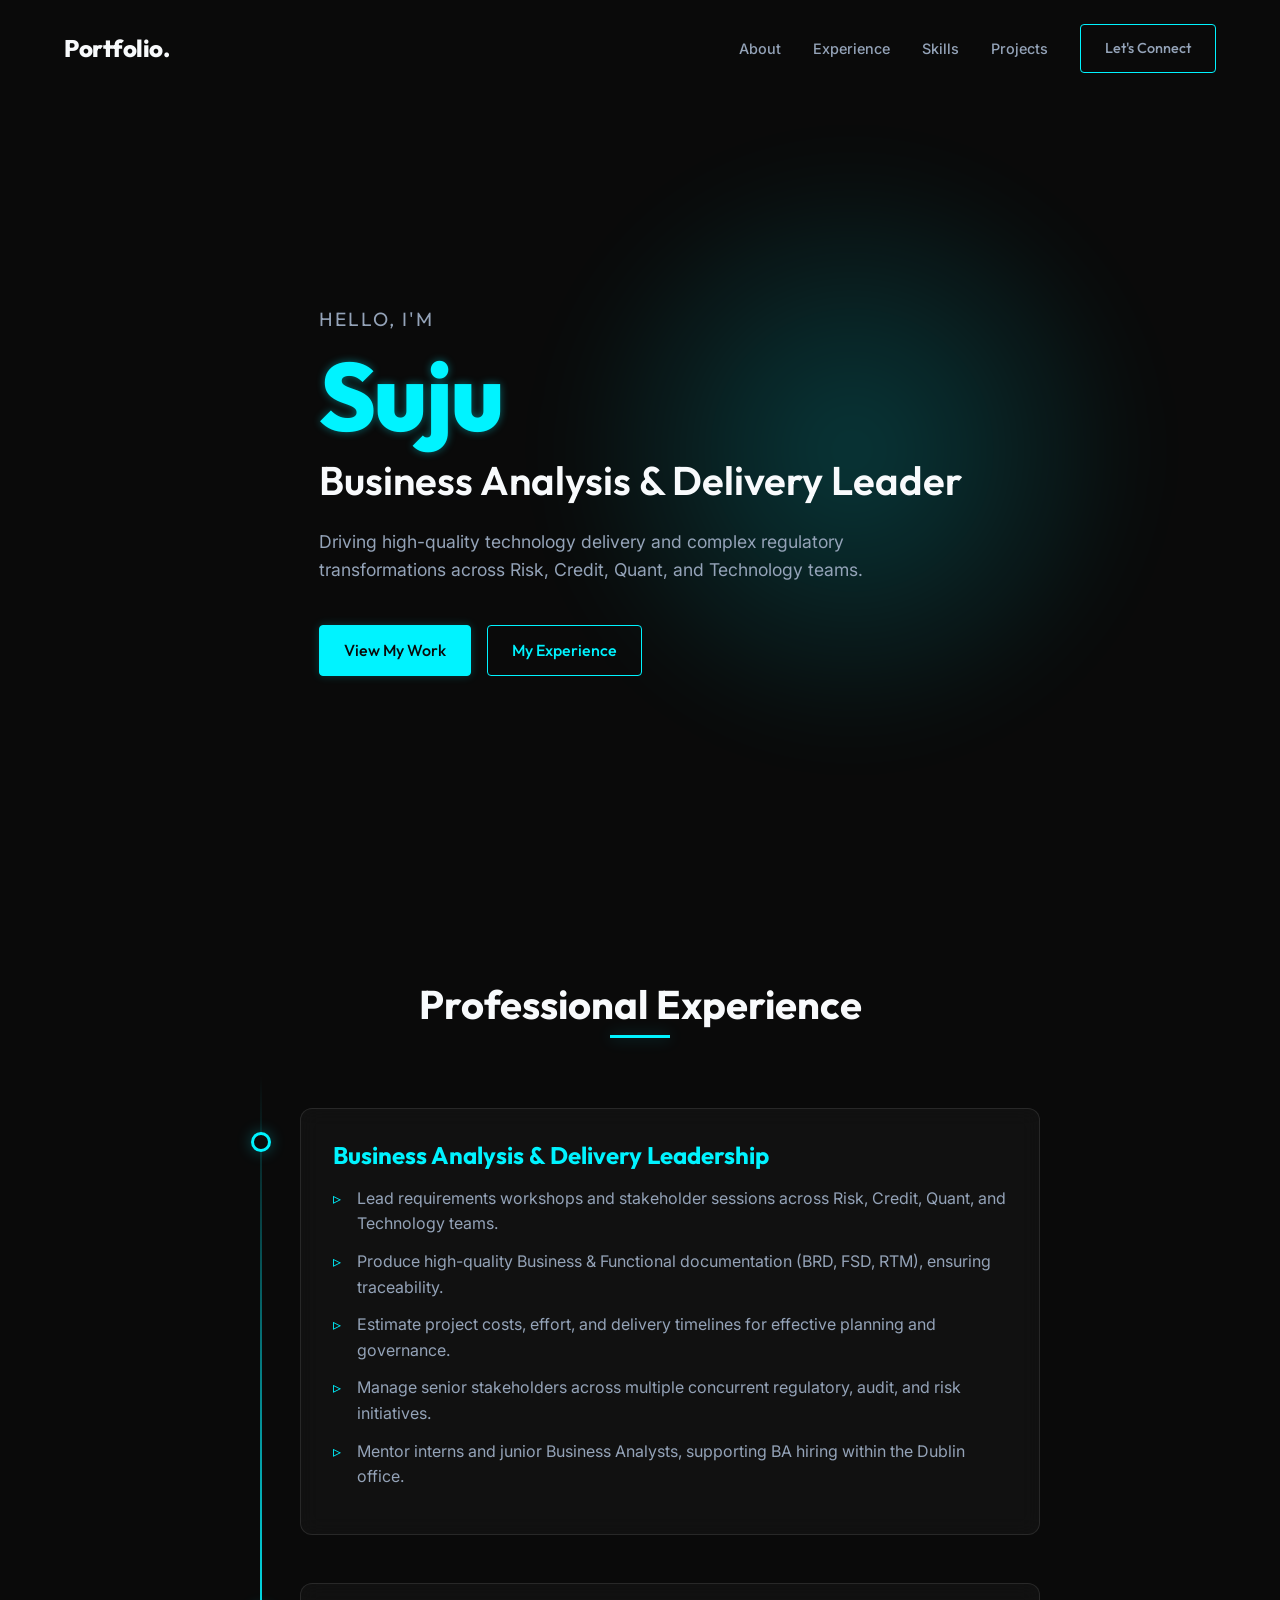
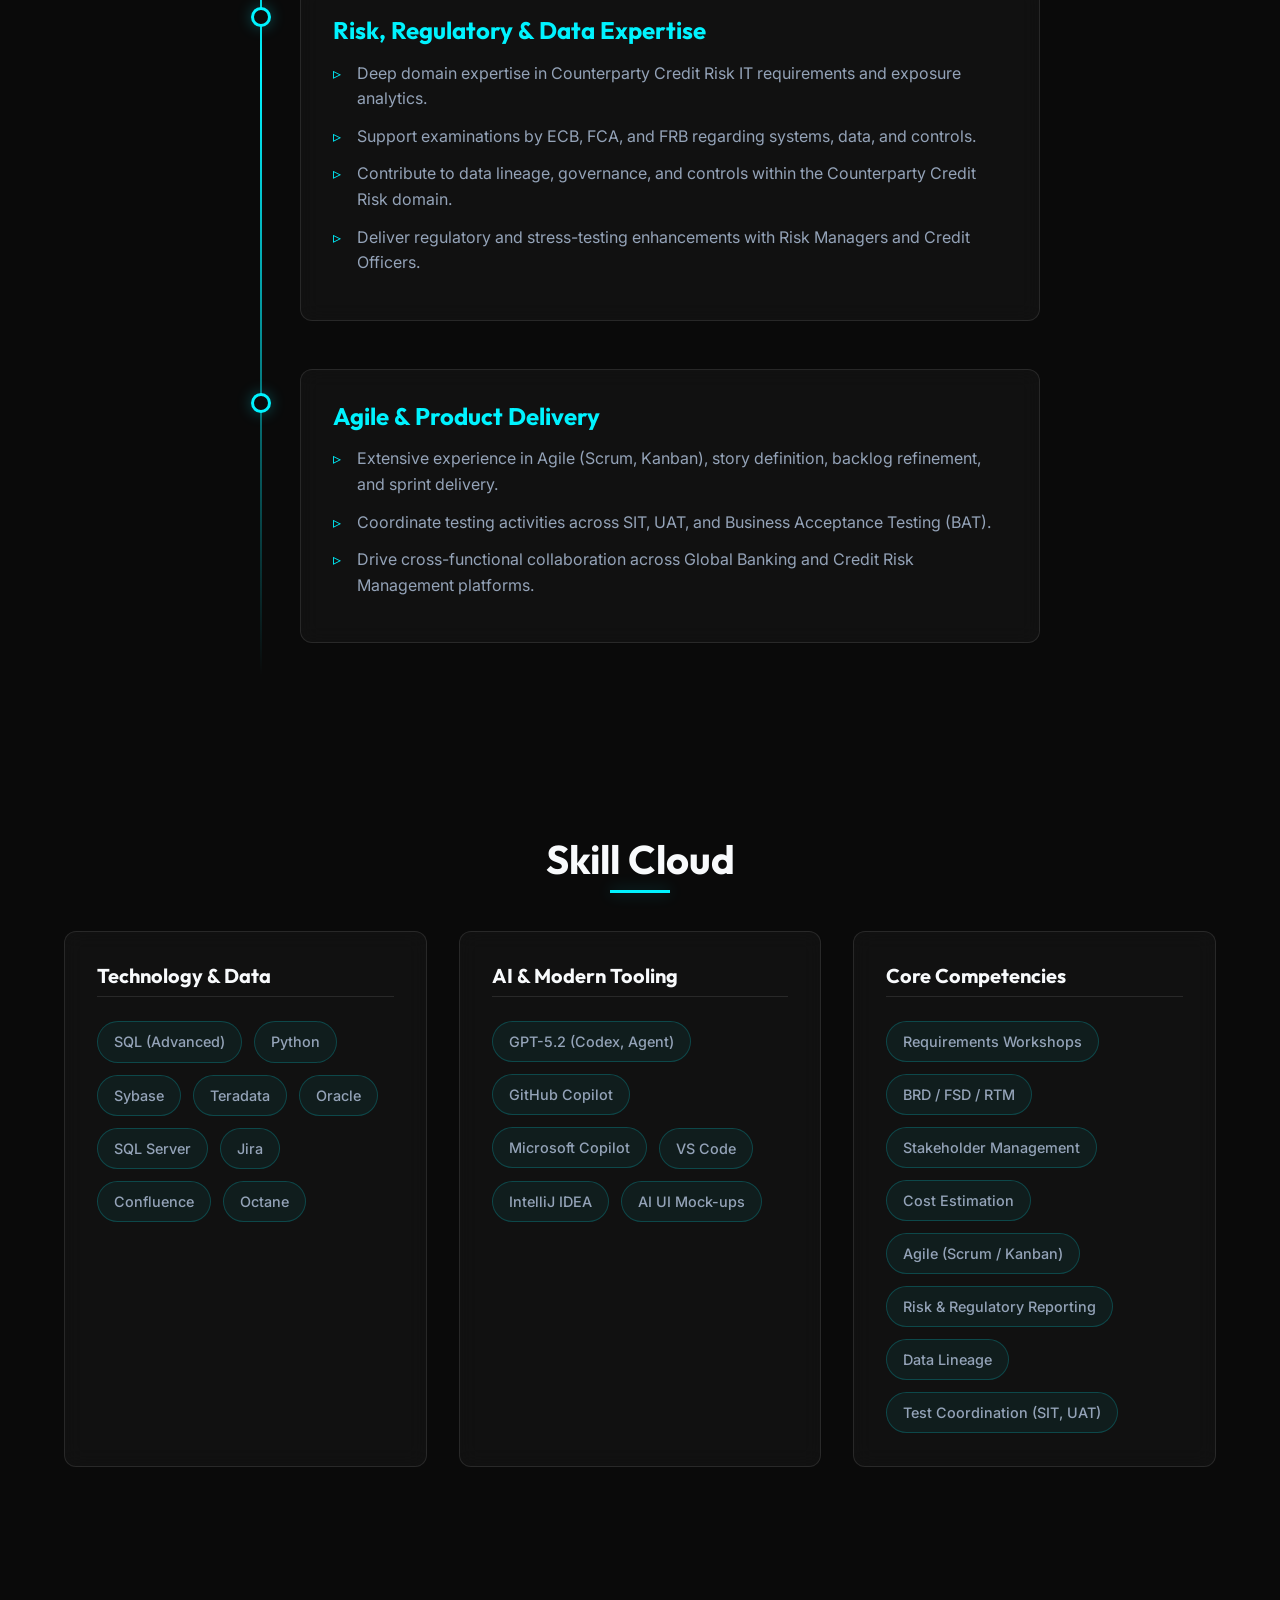
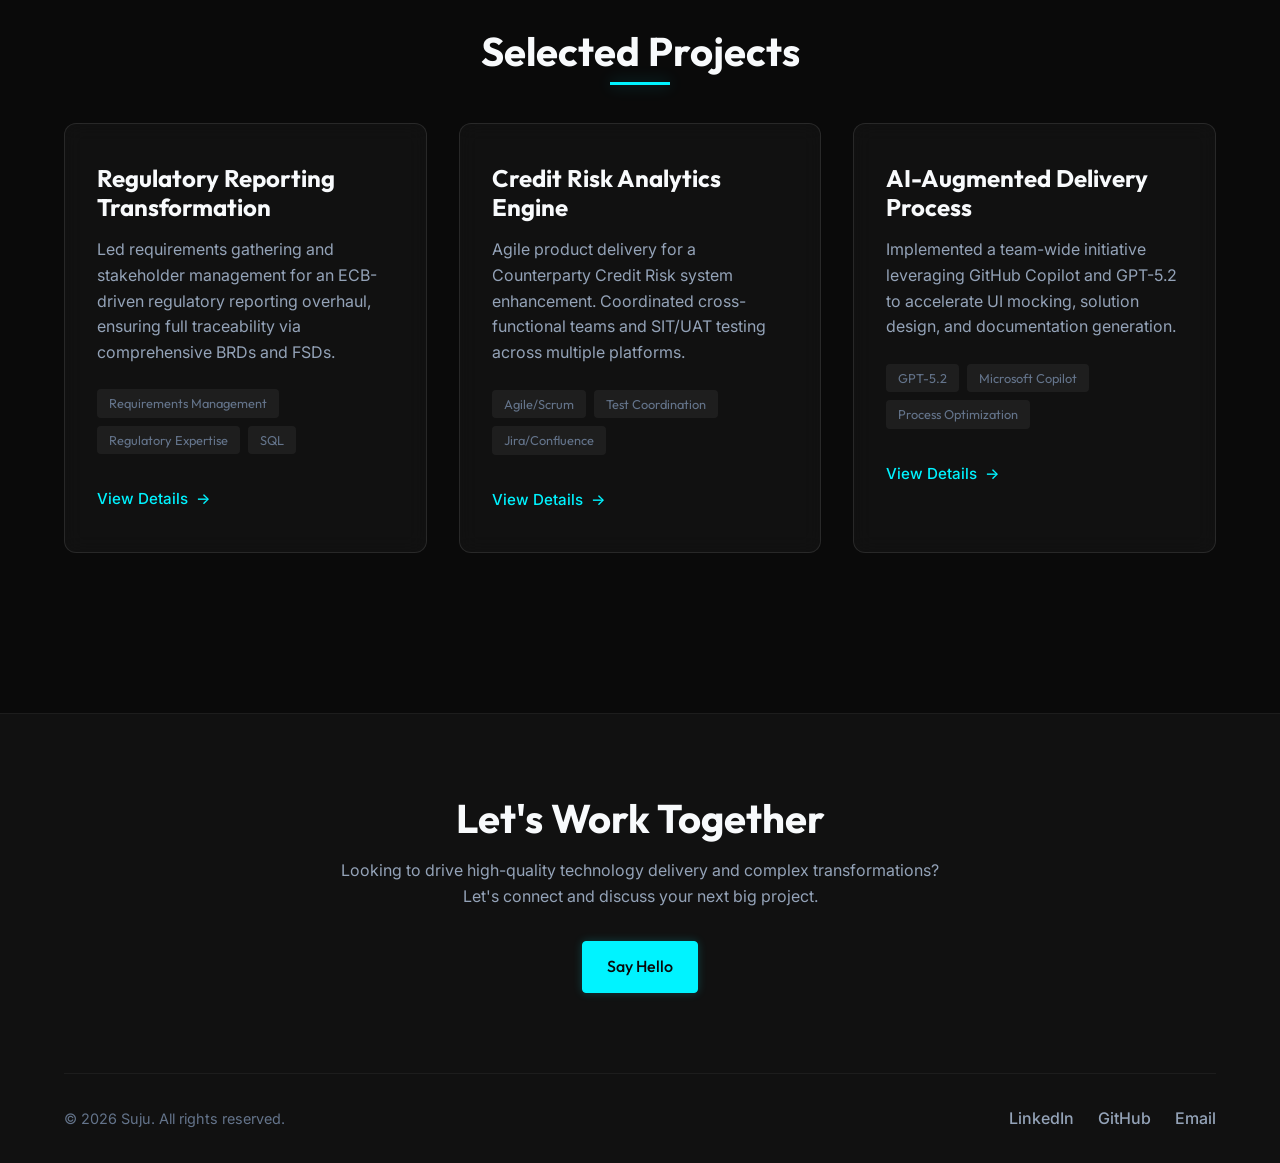
==== index.html @ ec5d4b24 "Add files via upload my files" ====
<!DOCTYPE html>
<html lang="en">

<head>
    <meta charset="UTF-8">
    <meta name="viewport" content="width=device-width, initial-scale=1.0">
    <meta name="description"
        content="Professional Portfolio showcasing Business Analysis, Delivery Leadership, and Technology Skills.">
    <title>Professional Portfolio</title>

    <!-- Google Fonts -->
    <link rel="preconnect" href="https://fonts.googleapis.com">
    <link rel="preconnect" href="https://fonts.gstatic.com" crossorigin>
    <link
        href="https://fonts.googleapis.com/css2?family=Inter:wght@300;400;500;600;700&family=Outfit:wght@400;500;700;800&display=swap"
        rel="stylesheet">

    <!-- Custom CSS -->
    <link rel="stylesheet" href="style.css">
</head>

<body>
    <!-- Navigation -->
    <nav class="navbar" id="navbar">
        <div class="container nav-content">
            <a href="#" class="logo">Portfolio.</a>
            <ul class="nav-links">
                <li><a href="#about">About</a></li>
                <li><a href="#experience">Experience</a></li>
                <li><a href="#skills">Skills</a></li>
                <li><a href="#projects">Projects</a></li>
                <li><a href="#contact" class="btn btn-outline">Let's Connect</a></li>
            </ul>
            <div class="hamburger">
                <span class="bar"></span>
                <span class="bar"></span>
                <span class="bar"></span>
            </div>
        </div>
    </nav>

    <!-- Main Content -->
    <main>
        <!-- Hero Section -->
        <section id="about" class="hero">
            <div class="container hero-content">
                <p class="hero-greeting">Hello, I'm</p>
                <h1 class="hero-name text-accent">Suju</h1>
                <h2 class="hero-role">Business Analysis & Delivery Leader</h2>
                <p class="hero-proposition">
                    Driving high-quality technology delivery and complex regulatory transformations across Risk, Credit,
                    Quant, and Technology teams.
                </p>
                <div class="hero-actions">
                    <a href="#projects" class="btn btn-primary">View My Work</a>
                    <a href="#experience" class="btn btn-outline">My Experience</a>
                </div>
            </div>

            <!-- Abstract background shape -->
            <div class="hero-bg-glow"></div>
        </section>

        <!-- Experience Section -->
        <section id="experience" class="section-padding">
            <div class="container">
                <h2 class="section-title">Professional Experience</h2>

                <div class="timeline">
                    <!-- Timeline Item 1 -->
                    <div class="timeline-item">
                        <div class="timeline-dot"></div>
                        <div class="timeline-content card">
                            <h3 class="timeline-title">Business Analysis & Delivery Leadership</h3>
                            <ul class="timeline-list">
                                <li>Lead requirements workshops and stakeholder sessions across Risk, Credit, Quant, and
                                    Technology teams.</li>
                                <li>Produce high-quality Business & Functional documentation (BRD, FSD, RTM), ensuring
                                    traceability.</li>
                                <li>Estimate project costs, effort, and delivery timelines for effective planning and
                                    governance.</li>
                                <li>Manage senior stakeholders across multiple concurrent regulatory, audit, and risk
                                    initiatives.</li>
                                <li>Mentor interns and junior Business Analysts, supporting BA hiring within the Dublin
                                    office.</li>
                            </ul>
                        </div>
                    </div>

                    <!-- Timeline Item 2 -->
                    <div class="timeline-item">
                        <div class="timeline-dot"></div>
                        <div class="timeline-content card">
                            <h3 class="timeline-title">Risk, Regulatory & Data Expertise</h3>
                            <ul class="timeline-list">
                                <li>Deep domain expertise in Counterparty Credit Risk IT requirements and exposure
                                    analytics.</li>
                                <li>Support examinations by ECB, FCA, and FRB regarding systems, data, and controls.
                                </li>
                                <li>Contribute to data lineage, governance, and controls within the Counterparty Credit
                                    Risk domain.</li>
                                <li>Deliver regulatory and stress-testing enhancements with Risk Managers and Credit
                                    Officers.</li>
                            </ul>
                        </div>
                    </div>

                    <!-- Timeline Item 3 -->
                    <div class="timeline-item">
                        <div class="timeline-dot"></div>
                        <div class="timeline-content card">
                            <h3 class="timeline-title">Agile & Product Delivery</h3>
                            <ul class="timeline-list">
                                <li>Extensive experience in Agile (Scrum, Kanban), story definition, backlog refinement,
                                    and sprint delivery.</li>
                                <li>Coordinate testing activities across SIT, UAT, and Business Acceptance Testing
                                    (BAT).</li>
                                <li>Drive cross-functional collaboration across Global Banking and Credit Risk
                                    Management platforms.</li>
                            </ul>
                        </div>
                    </div>
                </div>
            </div>
        </section>

        <!-- Skills Section -->
        <section id="skills" class="section-padding">
            <div class="container">
                <h2 class="section-title">Skill Cloud</h2>

                <div class="skills-grid">
                    <!-- Category 1 -->
                    <div class="skill-category card">
                        <h3 class="skill-category-title">Technology & Data</h3>
                        <div class="skill-tags">
                            <span class="skill-tag">SQL (Advanced)</span>
                            <span class="skill-tag">Python</span>
                            <span class="skill-tag">Sybase</span>
                            <span class="skill-tag">Teradata</span>
                            <span class="skill-tag">Oracle</span>
                            <span class="skill-tag">SQL Server</span>
                            <span class="skill-tag">Jira</span>
                            <span class="skill-tag">Confluence</span>
                            <span class="skill-tag">Octane</span>
                        </div>
                    </div>

                    <!-- Category 2 -->
                    <div class="skill-category card">
                        <h3 class="skill-category-title">AI & Modern Tooling</h3>
                        <div class="skill-tags">
                            <span class="skill-tag">GPT-5.2 (Codex, Agent)</span>
                            <span class="skill-tag">GitHub Copilot</span>
                            <span class="skill-tag">Microsoft Copilot</span>
                            <span class="skill-tag">VS Code</span>
                            <span class="skill-tag">IntelliJ IDEA</span>
                            <span class="skill-tag">AI UI Mock-ups</span>
                        </div>
                    </div>

                    <!-- Category 3 -->
                    <div class="skill-category card">
                        <h3 class="skill-category-title">Core Competencies</h3>
                        <div class="skill-tags">
                            <span class="skill-tag">Requirements Workshops</span>
                            <span class="skill-tag">BRD / FSD / RTM</span>
                            <span class="skill-tag">Stakeholder Management</span>
                            <span class="skill-tag">Cost Estimation</span>
                            <span class="skill-tag">Agile (Scrum / Kanban)</span>
                            <span class="skill-tag">Risk & Regulatory Reporting</span>
                            <span class="skill-tag">Data Lineage</span>
                            <span class="skill-tag">Test Coordination (SIT, UAT)</span>
                        </div>
                    </div>
                </div>
            </div>
        </section>

        <!-- Projects Section -->
        <section id="projects" class="section-padding">
            <div class="container">
                <h2 class="section-title">Selected Projects</h2>

                <div class="projects-grid">
                    <!-- Project 1 -->
                    <div class="project-card card">
                        <div class="project-content">
                            <h3 class="project-title">Regulatory Reporting Transformation</h3>
                            <p class="project-desc">Led requirements gathering and stakeholder management for an
                                ECB-driven regulatory reporting overhaul, ensuring full traceability via comprehensive
                                BRDs and FSDs.</p>
                            <div class="project-tech">
                                <span>Requirements Management</span>
                                <span>Regulatory Expertise</span>
                                <span>SQL</span>
                            </div>
                            <div class="project-links">
                                <a href="#" class="project-link">View Details <span>→</span></a>
                            </div>
                        </div>
                    </div>

                    <!-- Project 2 -->
                    <div class="project-card card">
                        <div class="project-content">
                            <h3 class="project-title">Credit Risk Analytics Engine</h3>
                            <p class="project-desc">Agile product delivery for a Counterparty Credit Risk system
                                enhancement. Coordinated cross-functional teams and SIT/UAT testing across multiple
                                platforms.</p>
                            <div class="project-tech">
                                <span>Agile/Scrum</span>
                                <span>Test Coordination</span>
                                <span>Jira/Confluence</span>
                            </div>
                            <div class="project-links">
                                <a href="#" class="project-link">View Details <span>→</span></a>
                            </div>
                        </div>
                    </div>

                    <!-- Project 3 -->
                    <div class="project-card card">
                        <div class="project-content">
                            <h3 class="project-title">AI-Augmented Delivery Process</h3>
                            <p class="project-desc">Implemented a team-wide initiative leveraging GitHub Copilot and
                                GPT-5.2 to accelerate UI mocking, solution design, and documentation generation.</p>
                            <div class="project-tech">
                                <span>GPT-5.2</span>
                                <span>Microsoft Copilot</span>
                                <span>Process Optimization</span>
                            </div>
                            <div class="project-links">
                                <a href="#" class="project-link">View Details <span>→</span></a>
                            </div>
                        </div>
                    </div>
                </div>
            </div>
        </section>

        <!-- Footer / Contact Section -->
        <footer id="contact" class="footer">
            <div class="container footer-content">
                <div class="footer-cta">
                    <h2 class="footer-title">Let's Work Together</h2>
                    <p class="footer-desc">Looking to drive high-quality technology delivery and complex
                        transformations? Let's connect and discuss your next big project.</p>
                    <a href="mailto:suju@example.com" class="btn btn-primary" aria-label="Send Email">Say Hello</a>
                </div>

                <div class="footer-bottom">
                    <p class="copyright">&copy; 2026 Suju. All rights reserved.</p>
                    <div class="social-links">
                        <a href="https://linkedin.com" target="_blank" rel="noopener noreferrer"
                            aria-label="LinkedIn">LinkedIn</a>
                        <a href="https://github.com" target="_blank" rel="noopener noreferrer"
                            aria-label="GitHub">GitHub</a>
                        <a href="mailto:suju@example.com" aria-label="Email">Email</a>
                    </div>
                </div>
            </div>
        </footer>
    </main>

    <!-- Custom JS -->
    <script src="script.js"></script>
</body>

</html>
---- style.css ----
/* ==========================================================================
   CSS Custom Properties (Variables)
   ========================================================================== */
:root {
    /* Colors - Dark Mode with Neon Blue Accents */
    --bg-primary: #0a0a0a;
    --bg-secondary: #111111;
    --bg-card: rgba(255, 255, 255, 0.03);

    --text-primary: #f8fafc;
    --text-secondary: #94a3b8;
    --text-muted: #64748b;

    --accent-neon: #00f3ff;
    --accent-glow: rgba(0, 243, 255, 0.4);
    --accent-dark: #0284c7;

    /* Typography */
    --font-heading: 'Outfit', sans-serif;
    --font-body: 'Inter', sans-serif;

    /* Transitions */
    --transition-fast: 0.2s ease-in-out;
    --transition-normal: 0.3s ease-in-out;
    --transition-slow: 0.5s ease-in-out;

    /* Shadows & Effects */
    --glow-shadow: 0 0 15px rgba(0, 243, 255, 0.3);
    --card-border: 1px solid rgba(255, 255, 255, 0.1);
}

/* ==========================================================================
   Base Styles & Reset
   ========================================================================== */
*,
*::before,
*::after {
    margin: 0;
    padding: 0;
    box-sizing: border-box;
}

html {
    scroll-behavior: smooth;
    font-size: 16px;
}

body {
    background-color: var(--bg-primary);
    color: var(--text-primary);
    font-family: var(--font-body);
    line-height: 1.6;
    overflow-x: hidden;
    -webkit-font-smoothing: antialiased;
    -moz-osx-font-smoothing: grayscale;
}

h1,
h2,
h3,
h4,
h5,
h6 {
    font-family: var(--font-heading);
    color: var(--text-primary);
    line-height: 1.2;
}

a {
    color: inherit;
    text-decoration: none;
    transition: color var(--transition-fast);
}

ul {
    list-style: none;
}

img {
    max-width: 100%;
    height: auto;
    display: block;
}

/* ==========================================================================
   Utility Classes
   ========================================================================== */
.container {
    max-width: 1200px;
    margin: 0 auto;
    padding: 0 1.5rem;
}

.text-accent {
    color: var(--accent-neon);
    text-shadow: 0 0 8px rgba(0, 243, 255, 0.4);
}

.section-padding {
    padding: 5rem 0;
}

.section-title {
    font-size: 2.5rem;
    font-weight: 700;
    margin-bottom: 3rem;
    text-align: center;
    position: relative;
}

.section-title::after {
    content: '';
    position: absolute;
    bottom: -10px;
    left: 50%;
    transform: translateX(-50%);
    width: 60px;
    height: 3px;
    background-color: var(--accent-neon);
    box-shadow: var(--glow-shadow);
}

/* Buttons */
.btn {
    display: inline-block;
    padding: 0.75rem 1.5rem;
    border-radius: 4px;
    font-family: var(--font-heading);
    font-weight: 500;
    cursor: pointer;
    transition: all var(--transition-normal);
}

.btn-primary {
    background-color: var(--accent-neon);
    color: var(--bg-primary);
    border: 1px solid var(--accent-neon);
    box-shadow: 0 0 10px rgba(0, 243, 255, 0.2);
}

.btn-primary:hover {
    background-color: transparent;
    color: var(--accent-neon);
    box-shadow: var(--glow-shadow);
}

.btn-outline {
    background-color: transparent;
    color: var(--accent-neon);
    border: 1px solid var(--accent-neon);
}

.btn-outline:hover {
    background-color: var(--accent-neon);
    color: var(--bg-primary);
    box-shadow: var(--glow-shadow);
}

/* ==========================================================================
   Navigation
   ========================================================================== */
.navbar {
    position: fixed;
    top: 0;
    left: 0;
    width: 100%;
    padding: 1.5rem 0;
    z-index: 1000;
    transition: all var(--transition-normal);
}

.navbar.scrolled {
    padding: 1rem 0;
    background-color: rgba(10, 10, 10, 0.9);
    backdrop-filter: blur(10px);
    border-bottom: 1px solid rgba(255, 255, 255, 0.05);
}

.nav-content {
    display: flex;
    justify-content: space-between;
    align-items: center;
}

.logo {
    font-family: var(--font-heading);
    font-size: 1.5rem;
    font-weight: 800;
    letter-spacing: -0.5px;
    color: var(--text-primary);
}

.nav-links {
    display: flex;
    align-items: center;
    gap: 2rem;
}

.nav-links li a {
    font-size: 0.9rem;
    font-weight: 500;
    color: var(--text-secondary);
    position: relative;
}

.nav-links li a:not(.btn):hover {
    color: var(--text-primary);
}

.nav-links li a:not(.btn)::after {
    content: '';
    position: absolute;
    width: 0;
    height: 2px;
    bottom: -4px;
    left: 0;
    background-color: var(--accent-neon);
    transition: width var(--transition-normal);
    box-shadow: var(--glow-shadow);
}

.nav-links li a:not(.btn):hover::after {
    width: 100%;
}

.hamburger {
    display: none;
    cursor: pointer;
    flex-direction: column;
    gap: 5px;
    z-index: 1001;
}

.hamburger .bar {
    width: 25px;
    height: 3px;
    background-color: var(--text-primary);
    transition: all var(--transition-fast);
    border-radius: 3px;
}

@media (max-width: 768px) {
    .hamburger {
        display: flex;
    }

    .nav-links {
        position: fixed;
        left: -100%;
        top: 0;
        flex-direction: column;
        background-color: rgba(10, 10, 10, 0.95);
        backdrop-filter: blur(10px);
        width: 100%;
        height: 100vh;
        justify-content: center;
        align-items: center;
        transition: left var(--transition-normal);
        z-index: 1000;
        gap: 2.5rem;
    }

    .nav-links.active {
        left: 0;
    }

    .nav-links li a {
        font-size: 1.25rem;
    }

    .hamburger.active .bar:nth-child(2) {
        opacity: 0;
    }

    .hamburger.active .bar:nth-child(1) {
        transform: translateY(8px) rotate(45deg);
    }

    .hamburger.active .bar:nth-child(3) {
        transform: translateY(-8px) rotate(-45deg);
    }
}

/* ==========================================================================
   Hero Section
   ========================================================================== */
.hero {
    min-height: 100vh;
    display: flex;
    align-items: center;
    position: relative;
    padding-top: 5rem;
    overflow: hidden;
}

.hero-content {
    position: relative;
    z-index: 2;
    max-width: 800px;
}

.hero-greeting {
    font-family: var(--font-heading);
    font-size: 1.2rem;
    color: var(--text-secondary);
    margin-bottom: 0.5rem;
    letter-spacing: 2px;
    text-transform: uppercase;
}

.hero-name {
    font-size: clamp(3rem, 8vw, 6rem);
    font-weight: 800;
    line-height: 1.1;
    margin-bottom: 0.5rem;
    letter-spacing: -2px;
}

.hero-role {
    font-size: clamp(1.5rem, 4vw, 2.5rem);
    color: var(--text-primary);
    margin-bottom: 1.5rem;
    font-weight: 600;
}

.hero-proposition {
    font-size: 1.1rem;
    color: var(--text-secondary);
    max-width: 600px;
    margin-bottom: 2.5rem;
}

.hero-actions {
    display: flex;
    gap: 1rem;
}

@media (max-width: 576px) {
    .hero-actions {
        flex-direction: column;
    }

    .hero-actions .btn {
        text-align: center;
        width: 100%;
    }
}

.hero-bg-glow {
    position: absolute;
    top: 50%;
    right: 10%;
    transform: translateY(-50%);
    width: 600px;
    height: 600px;
    background: radial-gradient(circle, var(--accent-glow) 0%, transparent 70%);
    opacity: 0.5;
    z-index: 1;
    pointer-events: none;
    filter: blur(40px);
}

/* ==========================================================================
   Card Component
   ========================================================================== */
.card {
    background-color: var(--bg-card);
    border: var(--card-border);
    backdrop-filter: blur(10px);
    border-radius: 12px;
    padding: 2rem;
    transition: transform var(--transition-normal), box-shadow var(--transition-normal), border-color var(--transition-normal);
}

.card:hover {
    transform: translateY(-5px);
    box-shadow: 0 10px 30px rgba(0, 0, 0, 0.5);
    border-color: rgba(0, 243, 255, 0.3);
}

/* ==========================================================================
   Timeline / Experience Section
   ========================================================================== */
.timeline {
    position: relative;
    max-width: 800px;
    margin: 0 auto;
    padding: 2rem 0;
}

.timeline::before {
    content: '';
    position: absolute;
    top: 0;
    left: 20px;
    height: 100%;
    width: 2px;
    background: linear-gradient(to bottom, transparent, var(--accent-neon), transparent);
}

.timeline-item {
    position: relative;
    padding-left: 60px;
    margin-bottom: 3rem;
}

.timeline-item:last-child {
    margin-bottom: 0;
}

.timeline-dot {
    position: absolute;
    left: 11px;
    top: 1.5rem;
    width: 20px;
    height: 20px;
    border-radius: 50%;
    background-color: var(--bg-primary);
    border: 3px solid var(--accent-neon);
    box-shadow: var(--glow-shadow);
    z-index: 2;
}

.timeline-title {
    font-size: 1.5rem;
    color: var(--accent-neon);
    margin-bottom: 1rem;
}

.timeline-subtitle {
    font-size: 1rem;
    color: var(--text-secondary);
    margin-bottom: 1.5rem;
    font-weight: 500;
}

.timeline-list li {
    position: relative;
    padding-left: 1.5rem;
    margin-bottom: 0.75rem;
    color: var(--text-secondary);
}

.timeline-list li::before {
    content: '▹';
    position: absolute;
    left: 0;
    color: var(--accent-neon);
}

@media (max-width: 576px) {
    .timeline::before {
        left: 15px;
    }

    .timeline-dot {
        left: 6px;
    }

    .timeline-item {
        padding-left: 45px;
    }
}

/* ==========================================================================
   Skills Section
   ========================================================================== */
.skills-grid {
    display: grid;
    grid-template-columns: repeat(auto-fit, minmax(300px, 1fr));
    gap: 2rem;
}

.skill-category {
    height: 100%;
}

.skill-category-title {
    font-size: 1.25rem;
    color: var(--text-primary);
    margin-bottom: 1.5rem;
    padding-bottom: 0.5rem;
    border-bottom: 1px solid rgba(255, 255, 255, 0.1);
}

.skill-tags {
    display: flex;
    flex-wrap: wrap;
    gap: 0.75rem;
}

.skill-tag {
    background-color: rgba(0, 243, 255, 0.05);
    color: var(--text-secondary);
    border: 1px solid rgba(0, 243, 255, 0.2);
    padding: 0.5rem 1rem;
    border-radius: 50px;
    font-size: 0.9rem;
    font-weight: 500;
    transition: all var(--transition-fast);
    cursor: default;
}

.skill-tag:hover {
    background-color: rgba(0, 243, 255, 0.15);
    color: var(--accent-neon);
    border-color: var(--accent-neon);
    box-shadow: 0 0 10px rgba(0, 243, 255, 0.3);
    transform: translateY(-2px);
}

/* ==========================================================================
   Projects Section
   ========================================================================== */
.projects-grid {
    display: grid;
    grid-template-columns: repeat(auto-fit, minmax(320px, 1fr));
    gap: 2rem;
}

.project-card {
    display: flex;
    flex-direction: column;
    height: 100%;
    padding: 2.5rem 2rem;
}

.project-title {
    font-size: 1.5rem;
    color: var(--text-primary);
    margin-bottom: 1rem;
}

.project-desc {
    color: var(--text-secondary);
    margin-bottom: 1.5rem;
    flex-grow: 1;
}

.project-tech {
    display: flex;
    flex-wrap: wrap;
    gap: 0.5rem;
    margin-bottom: 2rem;
    font-family: var(--font-heading);
    font-size: 0.8rem;
    color: var(--text-muted);
}

.project-tech span {
    background-color: rgba(255, 255, 255, 0.05);
    padding: 0.25rem 0.75rem;
    border-radius: 4px;
}

.project-links {
    margin-top: auto;
}

.project-link {
    display: inline-flex;
    align-items: center;
    gap: 0.5rem;
    color: var(--accent-neon);
    font-weight: 500;
    font-size: 0.95rem;
}

.project-link span {
    transition: transform var(--transition-fast);
}

.project-link:hover span {
    transform: translateX(5px);
}

/* ==========================================================================
   Footer & Contact Section
   ========================================================================== */
.footer {
    background-color: var(--bg-secondary);
    border-top: 1px solid rgba(255, 255, 255, 0.05);
    padding: 5rem 0 2rem;
    margin-top: 5rem;
}

.footer-cta {
    text-align: center;
    max-width: 600px;
    margin: 0 auto 5rem;
}

.footer-title {
    font-size: 2.5rem;
    margin-bottom: 1rem;
}

.footer-desc {
    color: var(--text-secondary);
    margin-bottom: 2rem;
}

.footer-bottom {
    display: flex;
    justify-content: space-between;
    align-items: center;
    padding-top: 2rem;
    border-top: 1px solid rgba(255, 255, 255, 0.05);
}

.copyright {
    color: var(--text-muted);
    font-size: 0.9rem;
}

.social-links {
    display: flex;
    gap: 1.5rem;
}

.social-links a {
    color: var(--text-secondary);
    font-weight: 500;
    transition: all var(--transition-fast);
}

.social-links a:hover {
    color: var(--accent-neon);
    text-shadow: 0 0 8px rgba(0, 243, 255, 0.3);
}

@media (max-width: 576px) {
    .footer-bottom {
        flex-direction: column;
        gap: 1.5rem;
        text-align: center;
    }
}

/* ==========================================================================
   Scroll Animations classes (triggered by JS)
   ========================================================================== */
.fade-up {
    opacity: 0;
    transform: translateY(30px);
    transition: opacity 0.8s ease-out, transform 0.8s ease-out;
}

.fade-up.visible {
    opacity: 1;
    transform: translateY(0);
}

/* Staggered project cards */
.projects-grid .project-card:nth-child(1) {
    transition-delay: 0.1s;
}

.projects-grid .project-card:nth-child(2) {
    transition-delay: 0.2s;
}

.projects-grid .project-card:nth-child(3) {
    transition-delay: 0.3s;
}
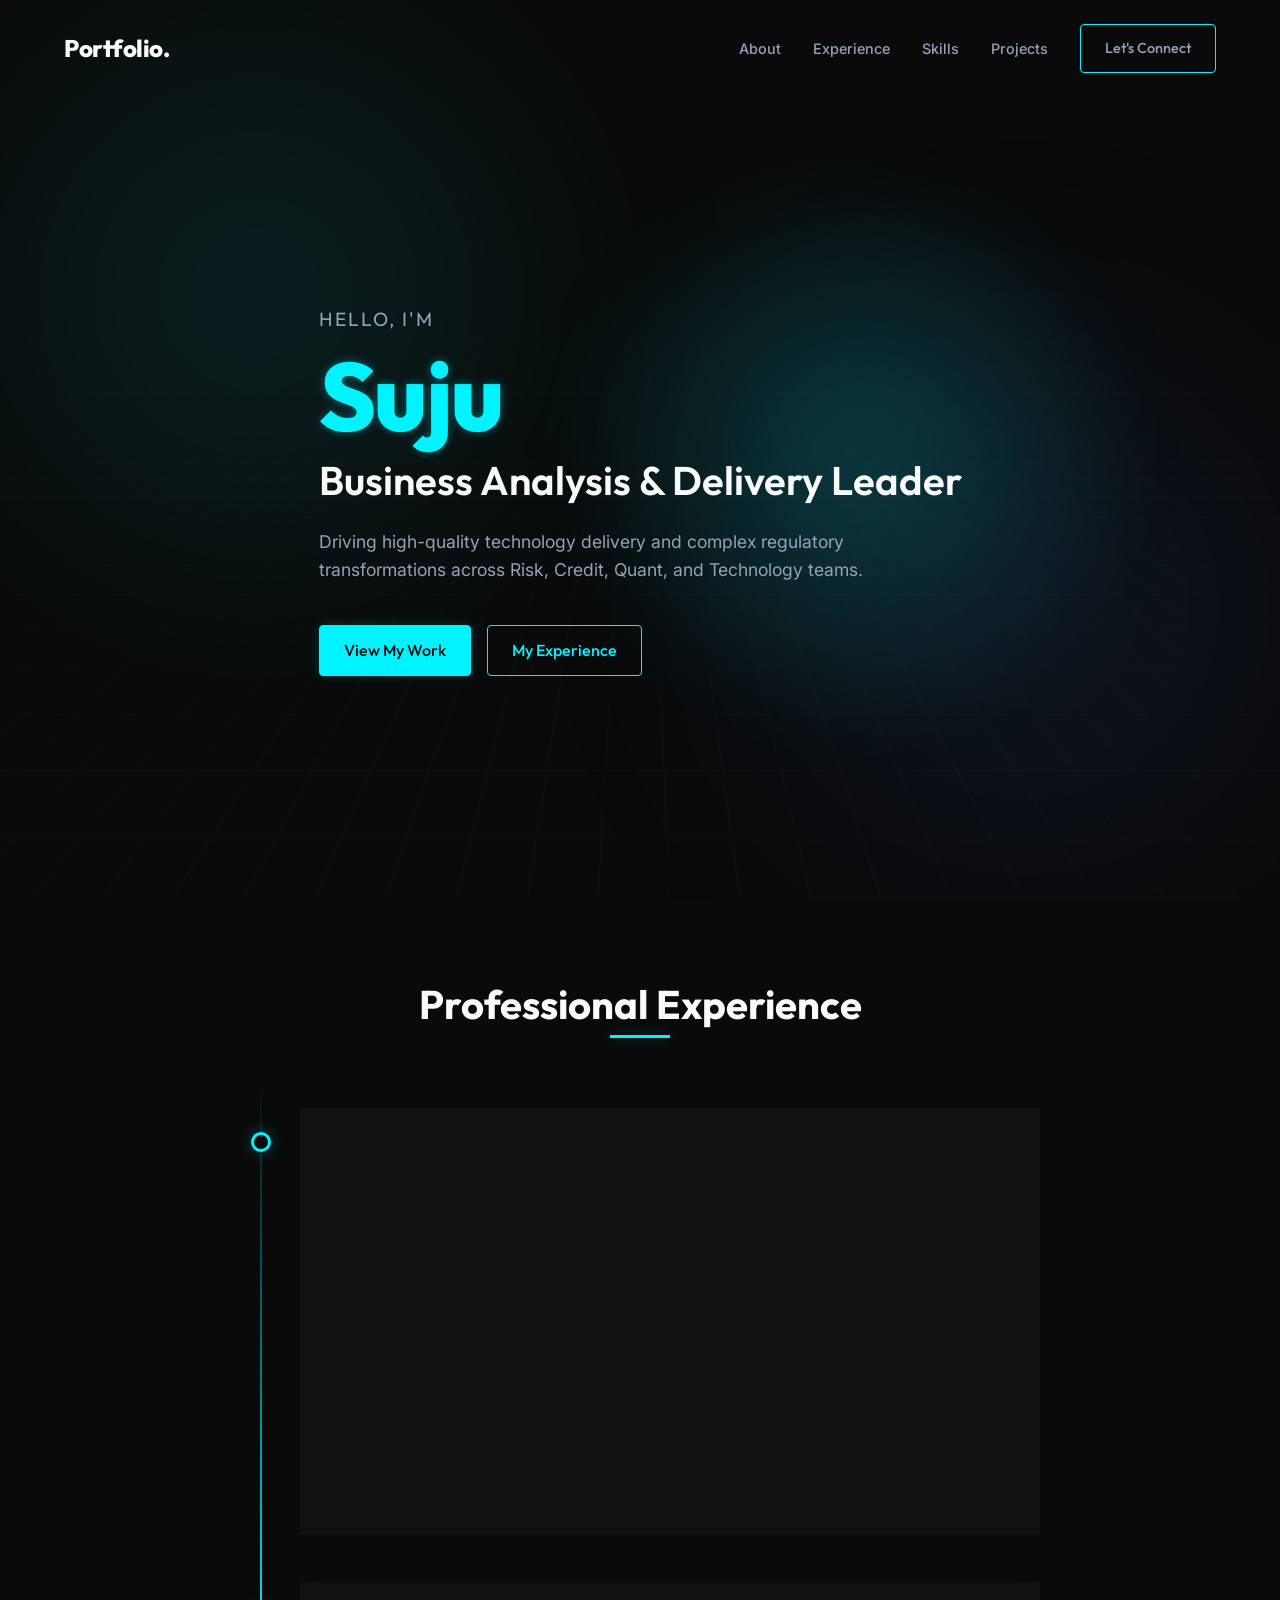
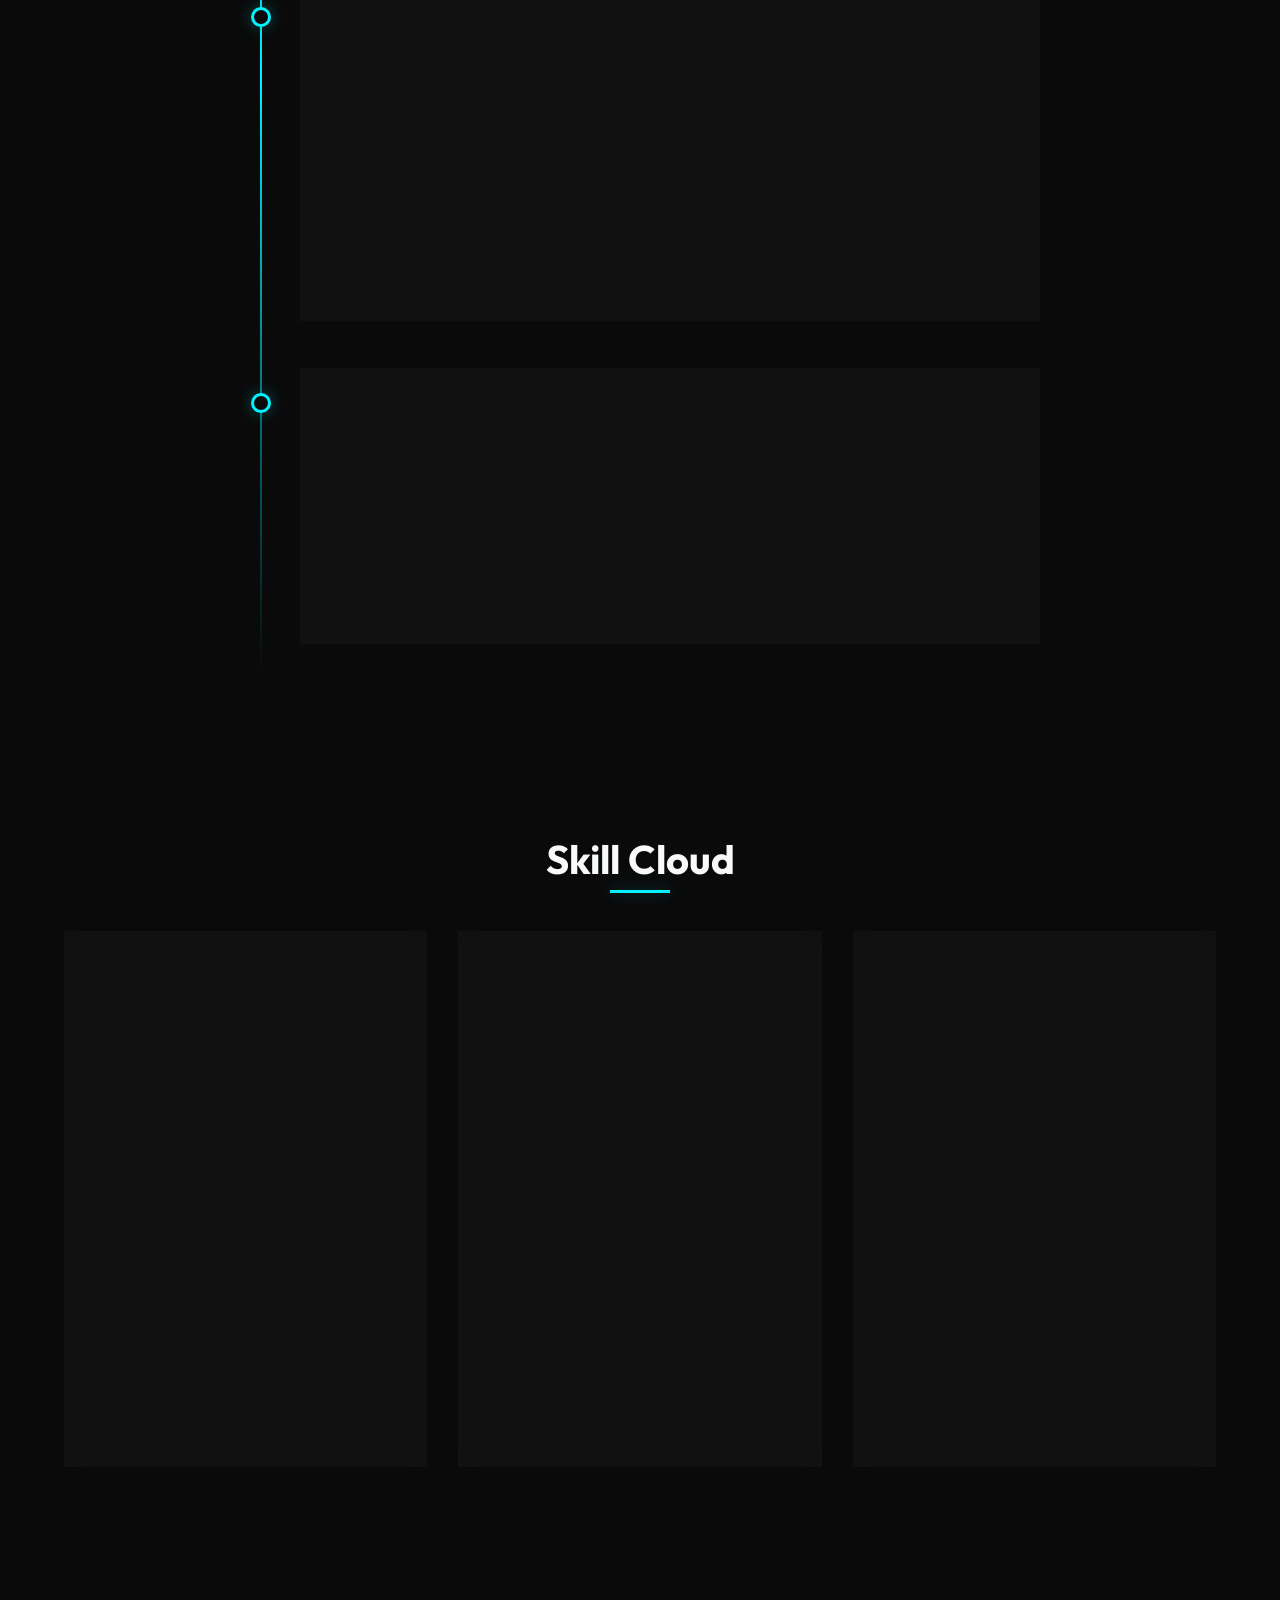
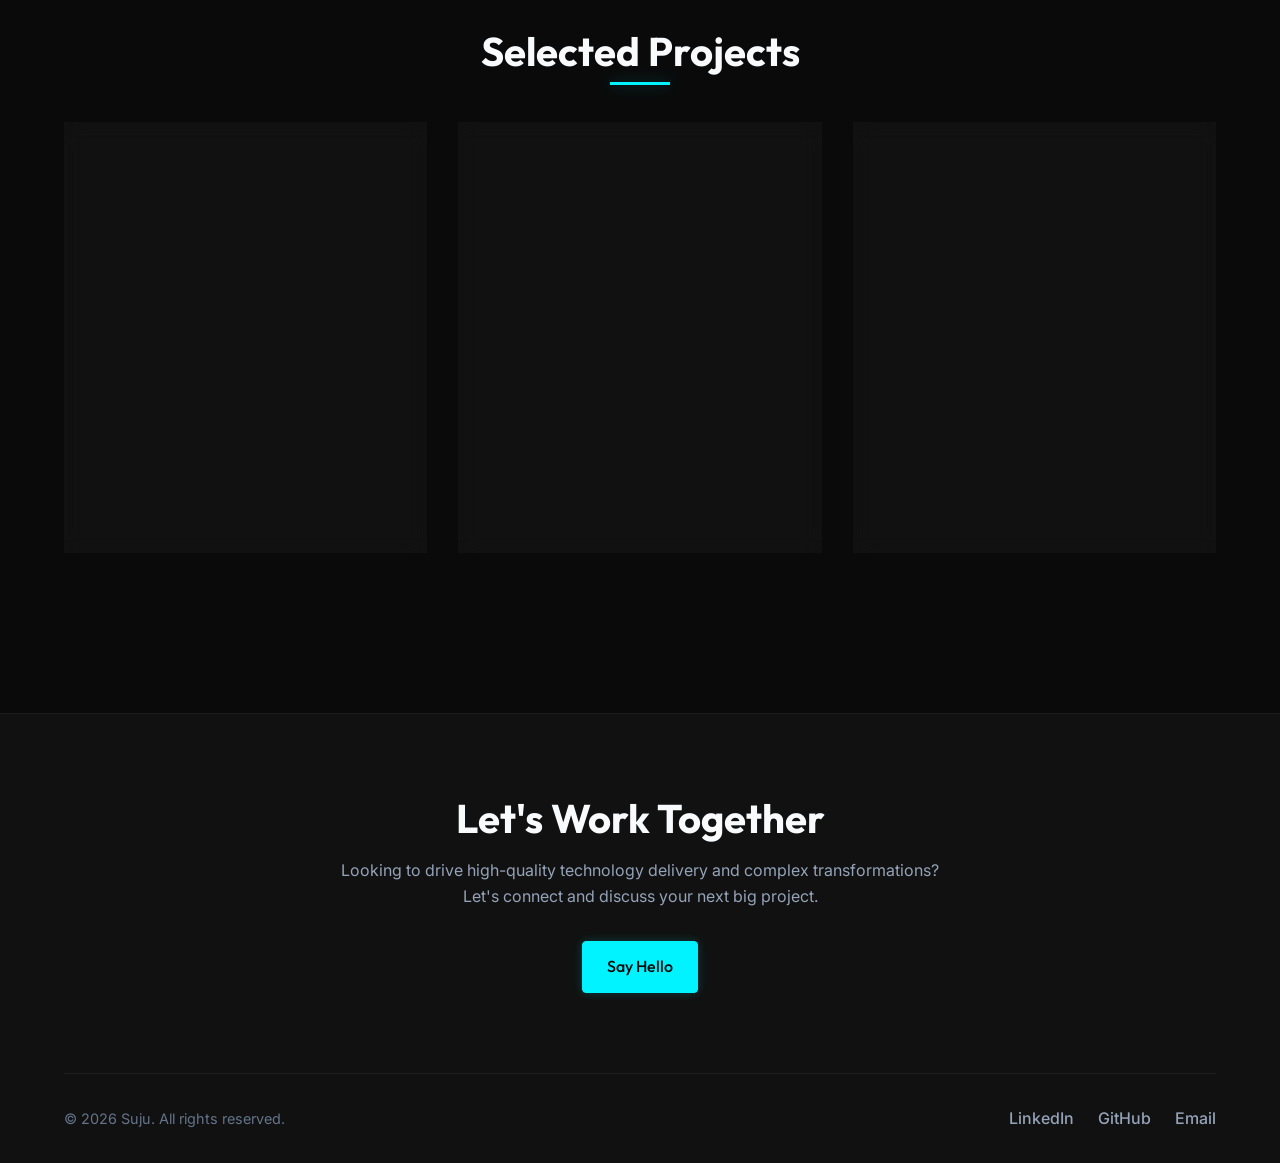
==== commit 35d12405: "Add files via upload" ====
--- a/index.html
+++ b/index.html
@@ -20,6 +20,13 @@
 </head>
 
 <body>
+    <!-- Animated CSS Background Graphic -->
+    <div class="bg-wrapper" aria-hidden="true">
+        <div class="bg-grid"></div>
+        <div class="bg-liquid-glow glow-1"></div>
+        <div class="bg-liquid-glow glow-2"></div>
+    </div>
+
     <!-- Navigation -->
     <nav class="navbar" id="navbar">
         <div class="container nav-content">
@@ -246,7 +253,7 @@
                     <h2 class="footer-title">Let's Work Together</h2>
                     <p class="footer-desc">Looking to drive high-quality technology delivery and complex
                         transformations? Let's connect and discuss your next big project.</p>
-                    <a href="mailto:suju@example.com" class="btn btn-primary" aria-label="Send Email">Say Hello</a>
+                    <a href="mailto:sujunair@gmail.com" class="btn btn-primary" aria-label="Send Email">Say Hello</a>
                 </div>
 
                 <div class="footer-bottom">
@@ -256,7 +263,7 @@
                             aria-label="LinkedIn">LinkedIn</a>
                         <a href="https://github.com" target="_blank" rel="noopener noreferrer"
                             aria-label="GitHub">GitHub</a>
-                        <a href="mailto:suju@example.com" aria-label="Email">Email</a>
+                        <a href="mailto:sujunair@gmail.com" aria-label="Email">Email</a>
                     </div>
                 </div>
             </div>
--- a/style.css
+++ b/style.css
@@ -52,7 +52,86 @@
     line-height: 1.6;
     overflow-x: hidden;
     -webkit-font-smoothing: antialiased;
+    -webkit-font-smoothing: antialiased;
     -moz-osx-font-smoothing: grayscale;
+}
+
+/* ==========================================================================
+   Animated Background Graphic (Low-Contrast, CSS-Only)
+   ========================================================================== */
+.bg-wrapper {
+    position: fixed;
+    top: 0;
+    left: 0;
+    width: 100vw;
+    height: 100vh;
+    z-index: -1;
+    overflow: hidden;
+    background-color: var(--bg-primary);
+    pointer-events: none;
+    /* Prevents interference with clicks */
+}
+
+/* Abstract Tech Wireframe/Grid Pattern */
+.bg-grid {
+    position: absolute;
+    top: -50%;
+    left: -50%;
+    width: 200%;
+    height: 200%;
+    background-image:
+        linear-gradient(rgba(255, 255, 255, 0.02) 1px, transparent 1px),
+        linear-gradient(90deg, rgba(255, 255, 255, 0.02) 1px, transparent 1px);
+    background-size: 50px 50px;
+    transform: perspective(500px) rotateX(60deg) translateY(-100px) translateZ(-200px);
+    animation: gridMove 20s linear infinite;
+    opacity: 0.6;
+}
+
+@keyframes gridMove {
+    0% {
+        transform: perspective(500px) rotateX(60deg) translateY(0) translateZ(-200px);
+    }
+
+    100% {
+        transform: perspective(500px) rotateX(60deg) translateY(50px) translateZ(-200px);
+    }
+}
+
+/* Soft Liquid Gradients */
+.bg-liquid-glow {
+    position: absolute;
+    width: 60vw;
+    height: 60vw;
+    border-radius: 50%;
+    filter: blur(120px);
+    opacity: 0.12;
+    /* Low contrast so text remains highly readable */
+    animation: floatGlow 15s ease-in-out infinite alternate;
+}
+
+.glow-1 {
+    background: radial-gradient(circle, var(--accent-neon), transparent 70%);
+    top: -10%;
+    left: -10%;
+}
+
+.glow-2 {
+    background: radial-gradient(circle, #3b82f6, transparent 70%);
+    /* Subtle blue variation */
+    bottom: -10%;
+    right: -10%;
+    animation-delay: -7s;
+}
+
+@keyframes floatGlow {
+    0% {
+        transform: translate(0, 0) scale(1);
+    }
+
+    100% {
+        transform: translate(8%, 8%) scale(1.1);
+    }
 }
 
 h1,
@@ -238,6 +317,8 @@
     transition: all var(--transition-fast);
     border-radius: 3px;
 }
+
+
 
 @media (max-width: 768px) {
     .hamburger {
@@ -260,10 +341,6 @@
         gap: 2.5rem;
     }
 
-    .nav-links.active {
-        left: 0;
-    }
-
     .nav-links li a {
         font-size: 1.25rem;
     }
@@ -333,6 +410,17 @@
 .hero-actions {
     display: flex;
     gap: 1rem;
+}
+
+@media (max-width: 576px) {
+    .hero-actions {
+        flex-direction: column;
+    }
+
+    .hero-actions .btn {
+        text-align: center;
+        width: 100%;
+    }
 }
 
 @media (max-width: 576px) {
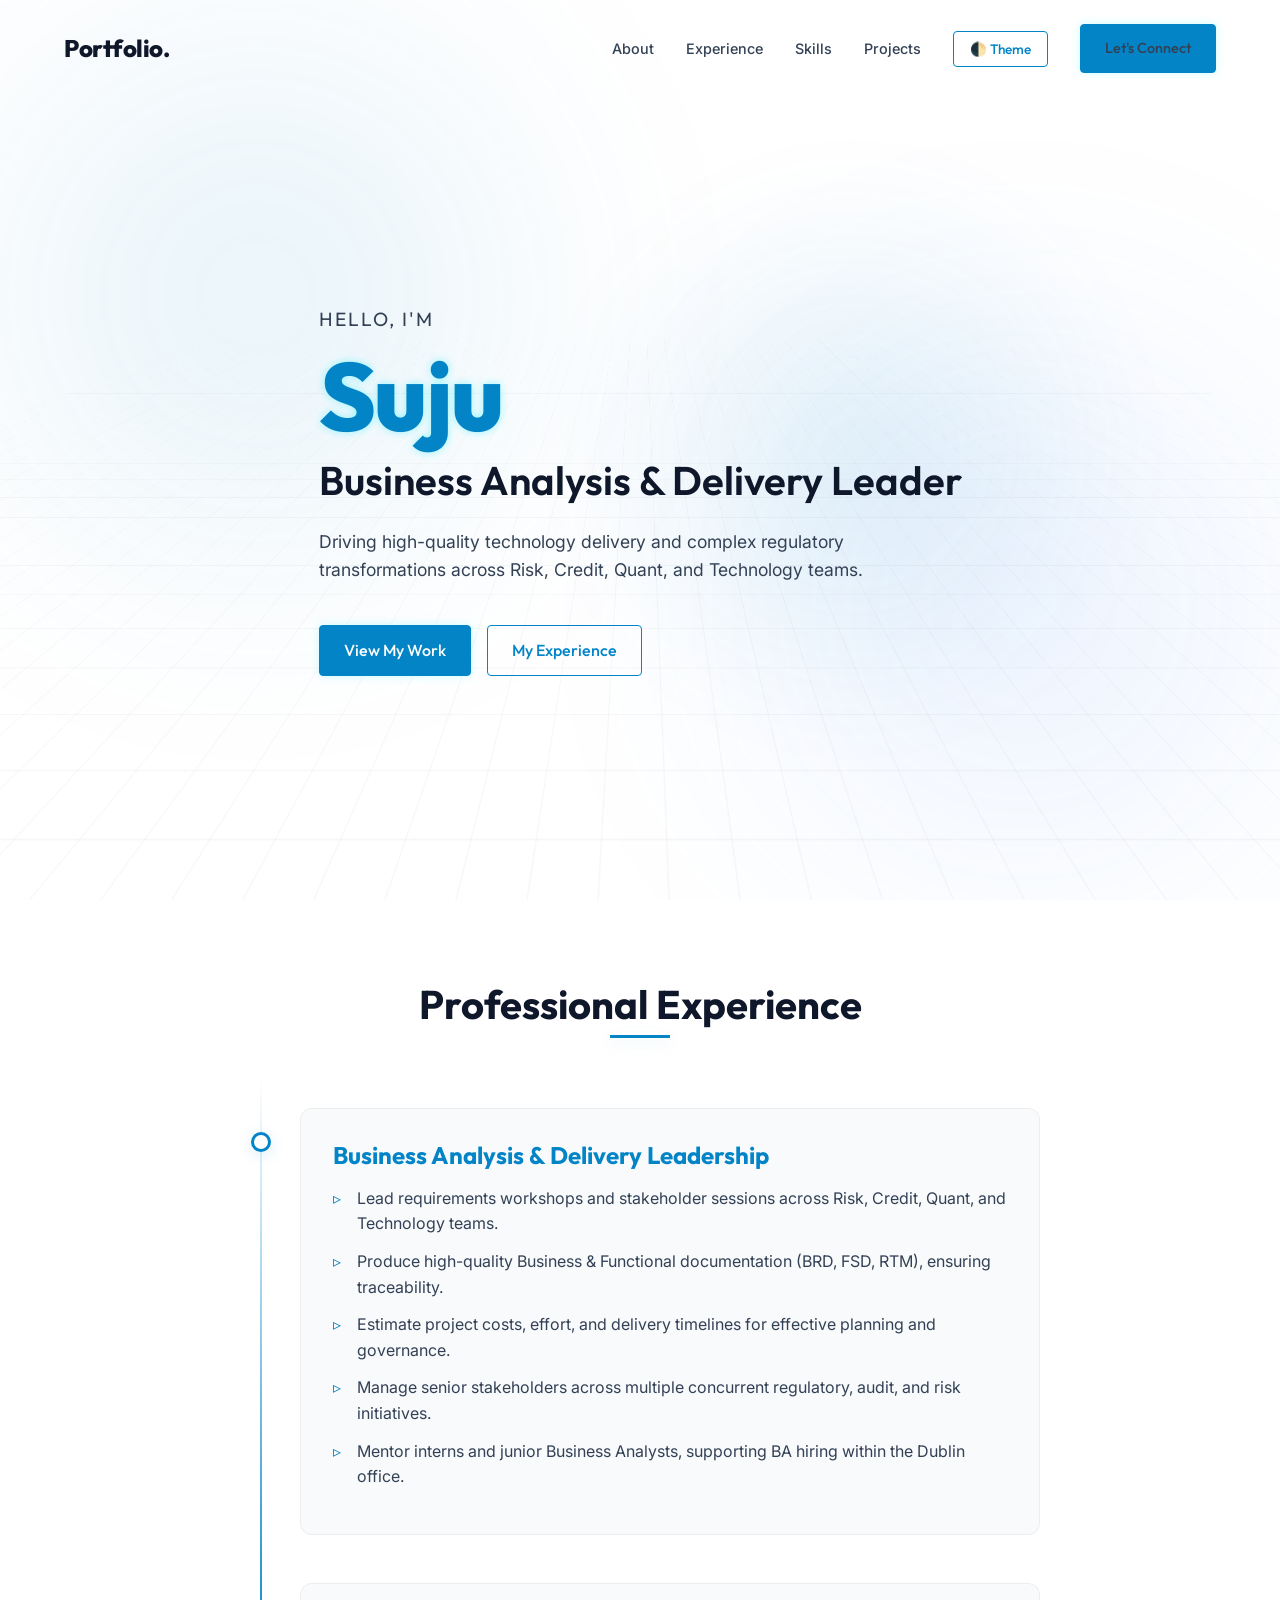
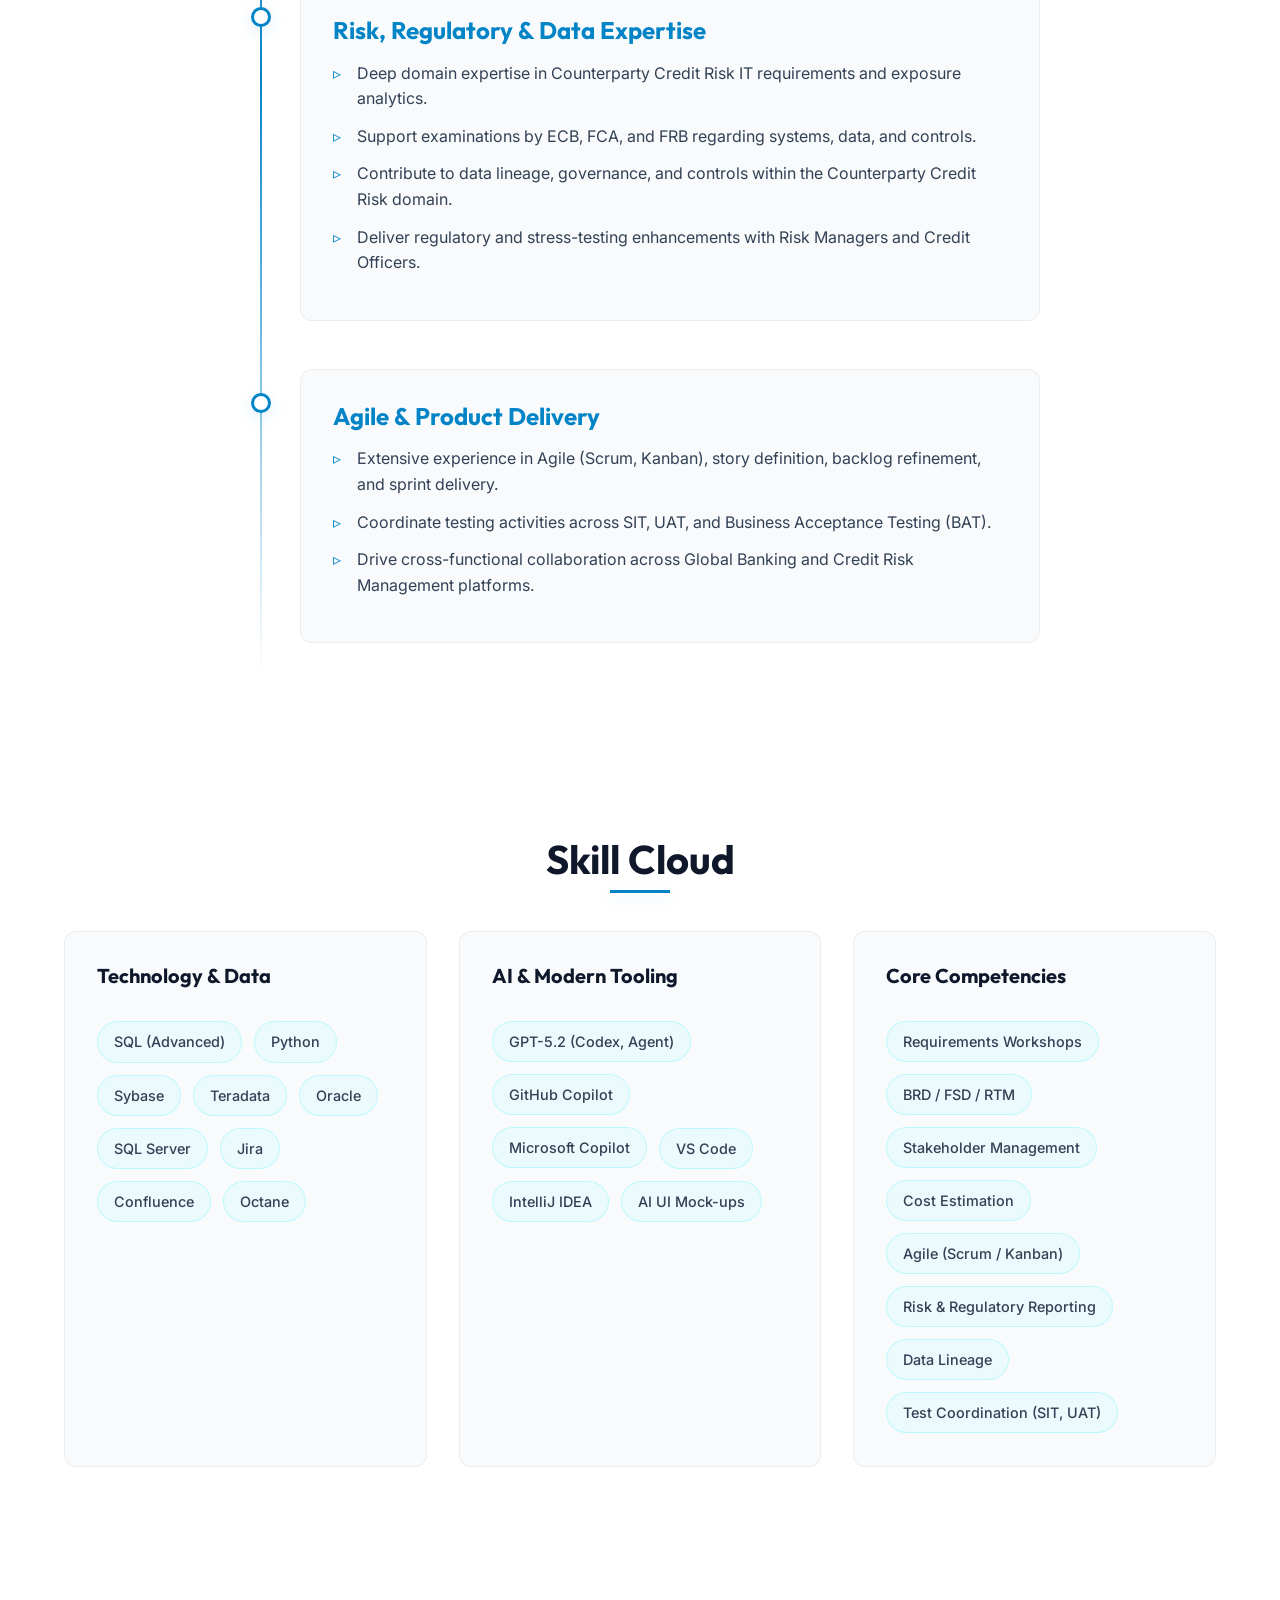
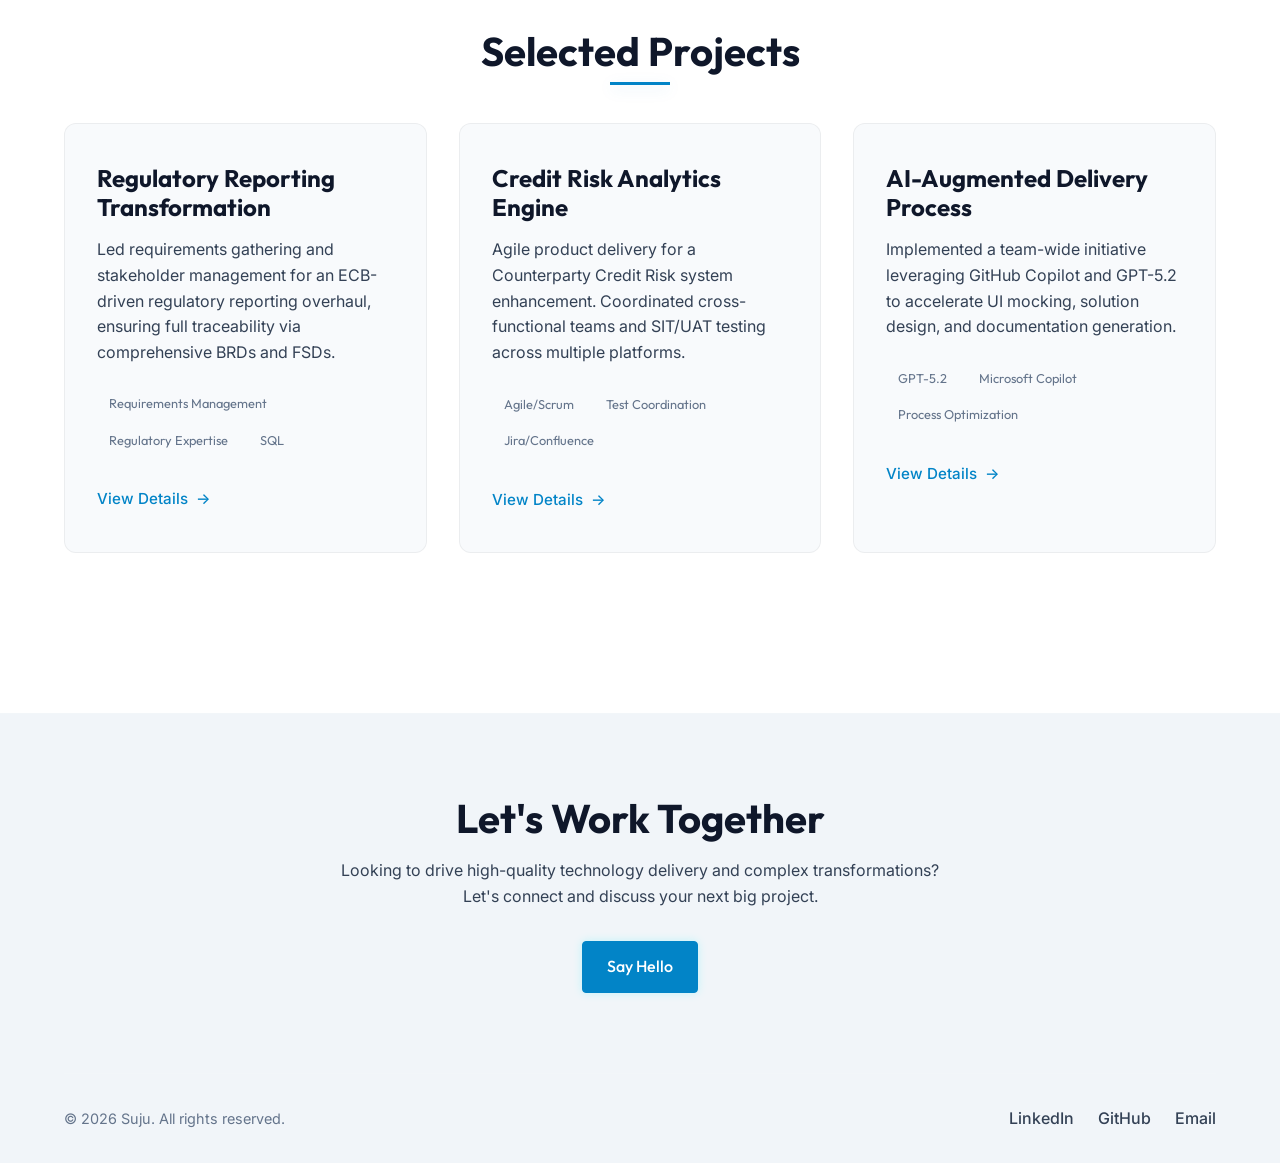
==== commit 4eb43815: "Add files via upload" ====
--- a/index.html
+++ b/index.html
@@ -36,7 +36,8 @@
                 <li><a href="#experience">Experience</a></li>
                 <li><a href="#skills">Skills</a></li>
                 <li><a href="#projects">Projects</a></li>
-                <li><a href="#contact" class="btn btn-outline">Let's Connect</a></li>
+                <li><button id="theme-toggle" class="btn btn-outline" aria-label="Toggle Theme">🌓 Theme</button></li>
+                <li><a href="#contact" class="btn btn-primary">Let's Connect</a></li>
             </ul>
             <div class="hamburger">
                 <span class="bar"></span>
--- a/style.css
+++ b/style.css
@@ -27,6 +27,24 @@
     /* Shadows & Effects */
     --glow-shadow: 0 0 15px rgba(0, 243, 255, 0.3);
     --card-border: 1px solid rgba(255, 255, 255, 0.1);
+}
+
+.light-theme {
+    /* Colors - Light Mode */
+    --bg-primary: #ffffff;
+    --bg-secondary: #f1f5f9;
+    --bg-card: #f8fafc;
+
+    --text-primary: #0f172a;
+    --text-secondary: #334155;
+    --text-muted: #64748b;
+
+    --accent-neon: #0284c7;
+    /* Darker blue for light text contrast */
+    --accent-glow: rgba(2, 132, 199, 0.2);
+
+    --glow-shadow: 0 4px 15px rgba(2, 132, 199, 0.15);
+    --card-border: 1px solid rgba(0, 0, 0, 0.05);
 }
 
 /* ==========================================================================
@@ -88,6 +106,12 @@
     opacity: 0.6;
 }
 
+.light-theme .bg-grid {
+    background-image:
+        linear-gradient(rgba(0, 0, 0, 0.05) 1px, transparent 1px),
+        linear-gradient(90deg, rgba(0, 0, 0, 0.05) 1px, transparent 1px);
+}
+
 @keyframes gridMove {
     0% {
         transform: perspective(500px) rotateX(60deg) translateY(0) translateZ(-200px);
@@ -316,6 +340,14 @@
     background-color: var(--text-primary);
     transition: all var(--transition-fast);
     border-radius: 3px;
+}
+
+.nav-links li button#theme-toggle {
+    font-size: 0.85rem;
+    padding: 0.5rem 1rem;
+    display: flex;
+    align-items: center;
+    gap: 0.5rem;
 }
 
 
@@ -341,7 +373,16 @@
         gap: 2.5rem;
     }
 
-    .nav-links li a {
+    .light-theme .nav-links {
+        background-color: rgba(255, 255, 255, 0.95);
+    }
+
+    .nav-links.active {
+        left: 0;
+    }
+
+    .nav-links li a,
+    .nav-links li button {
         font-size: 1.25rem;
     }
 
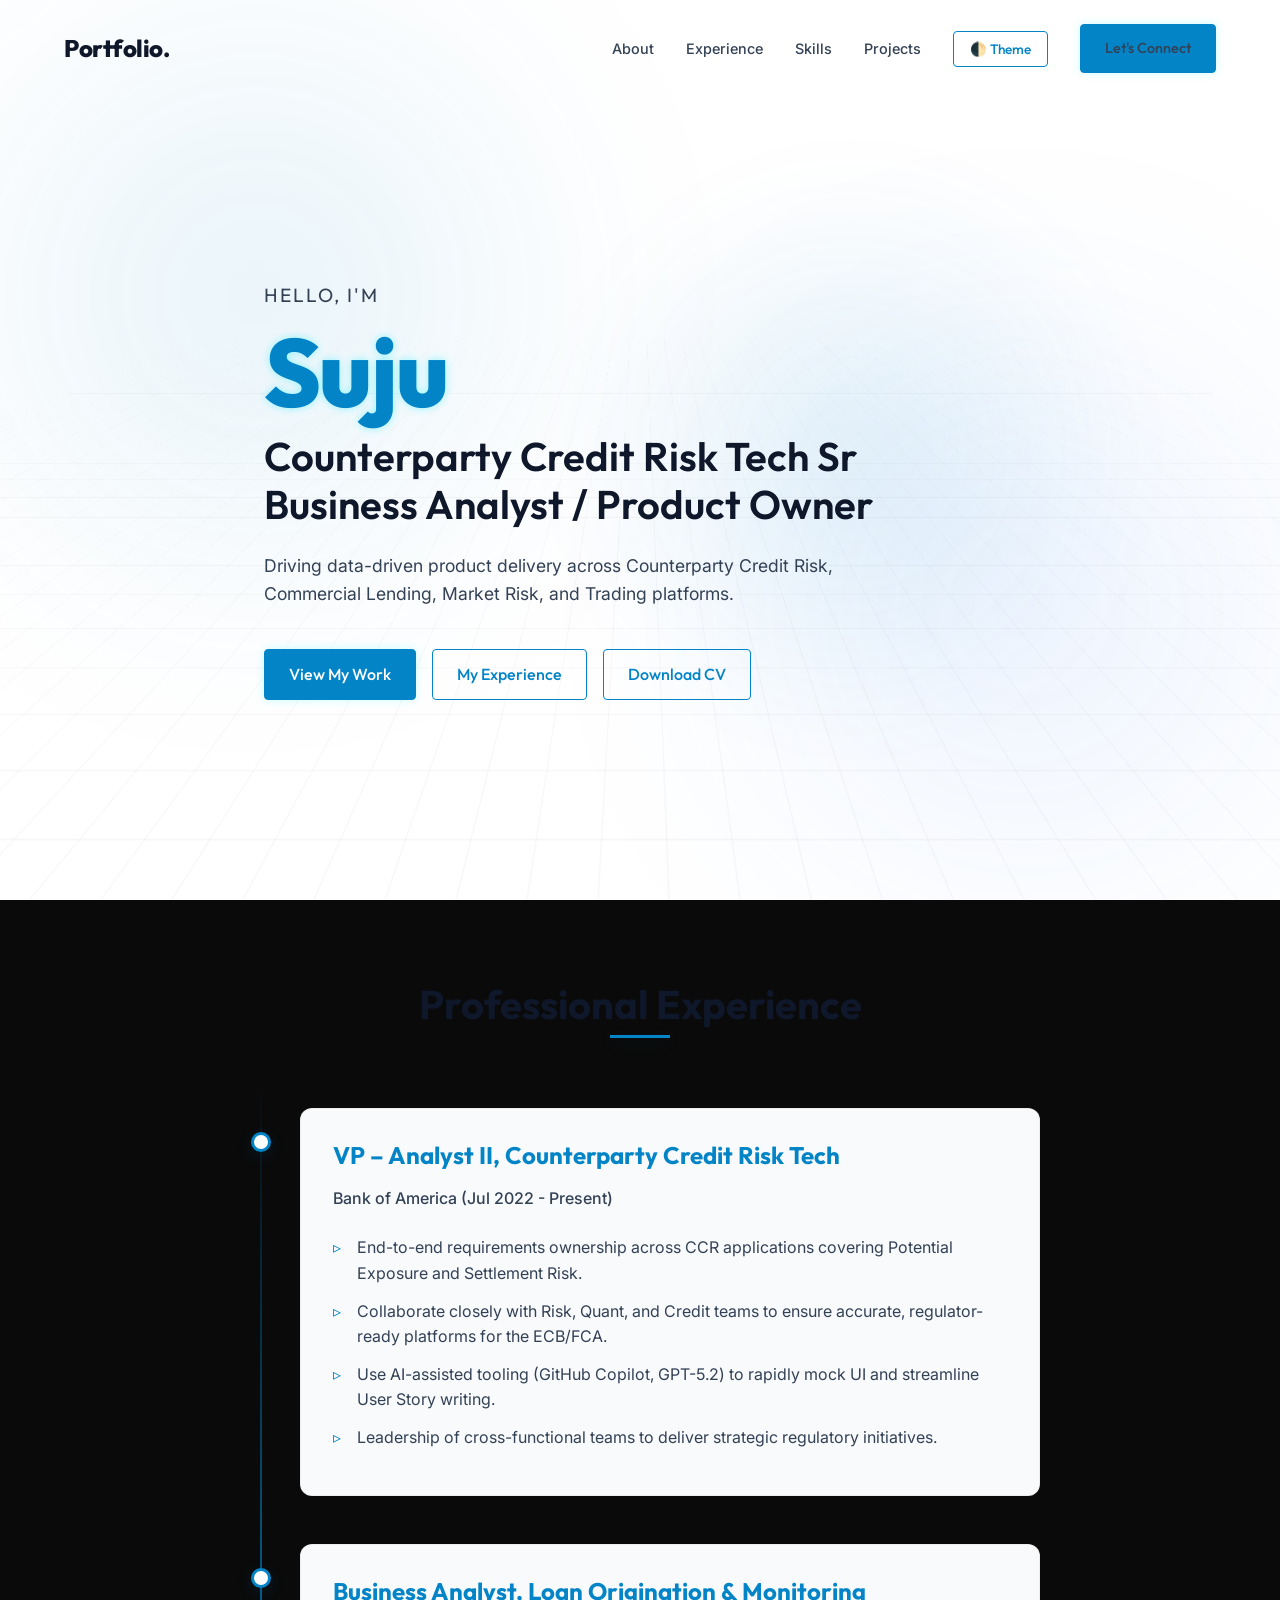
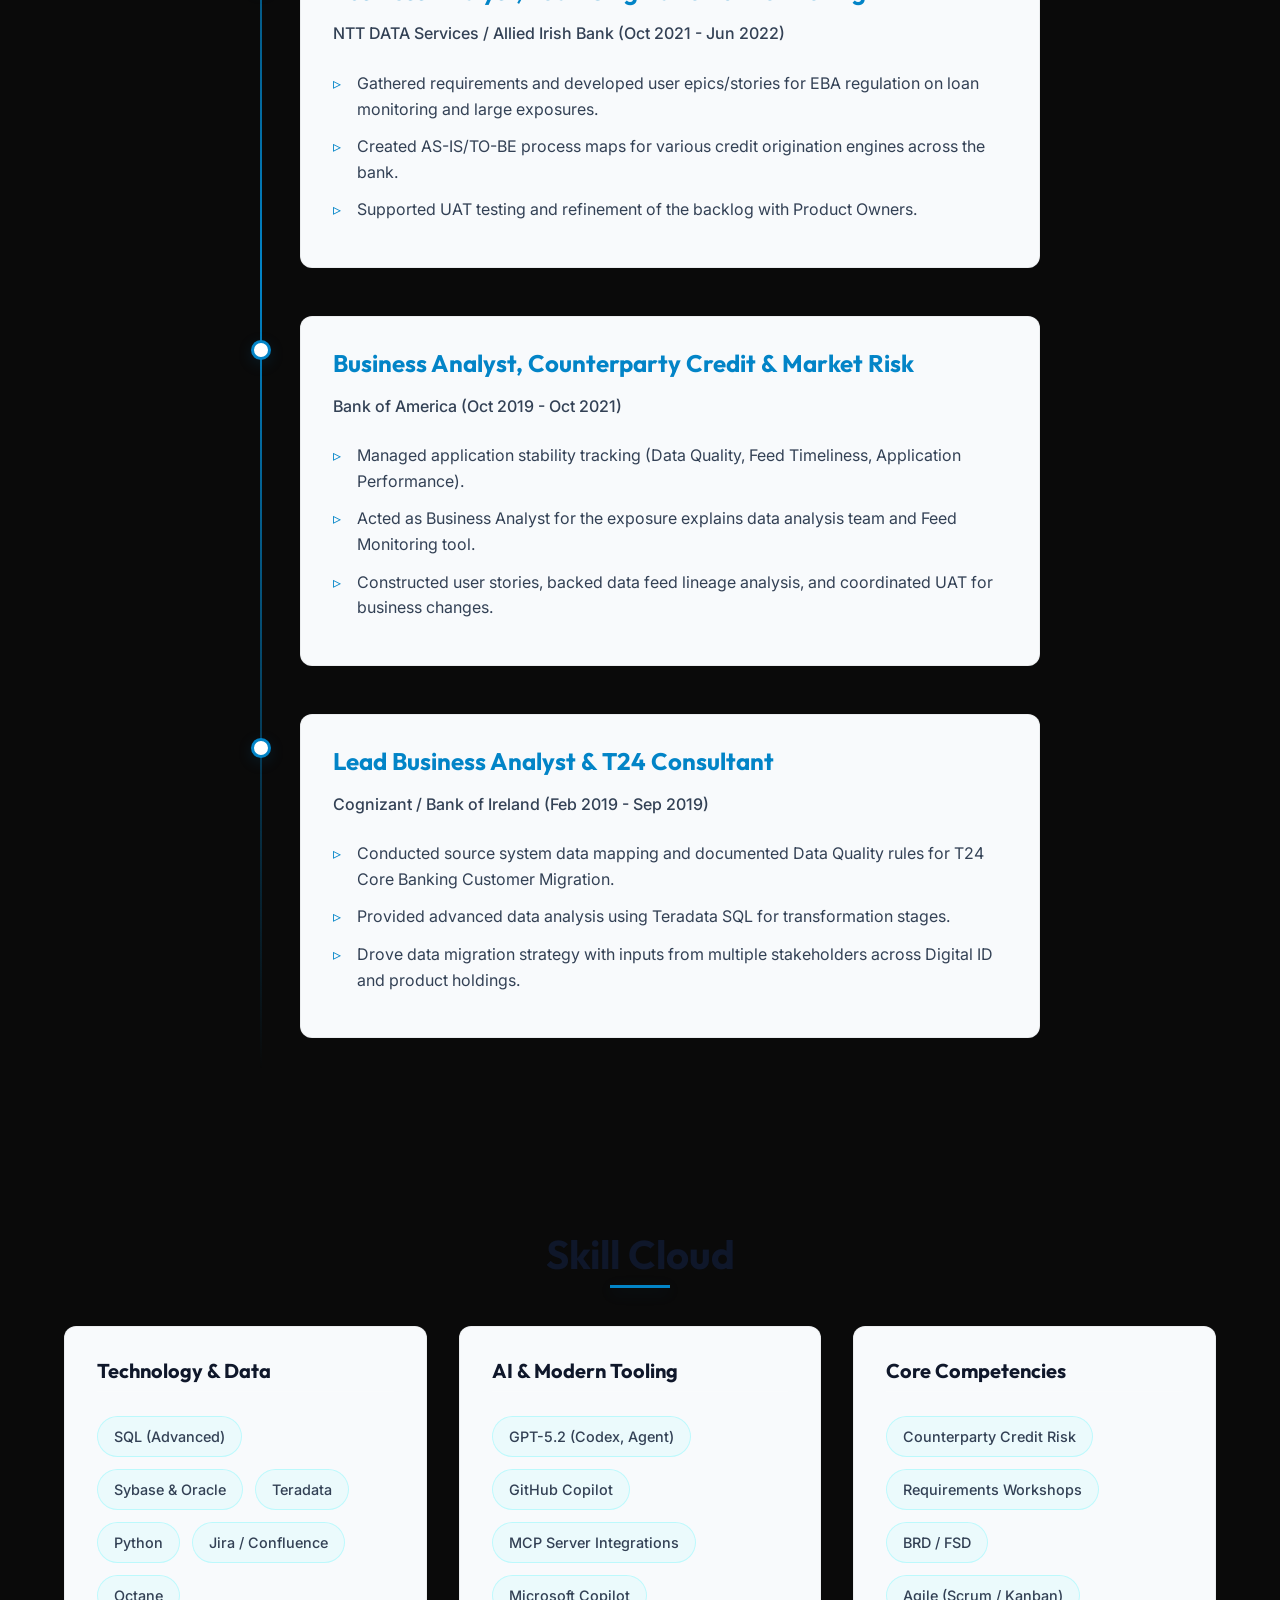
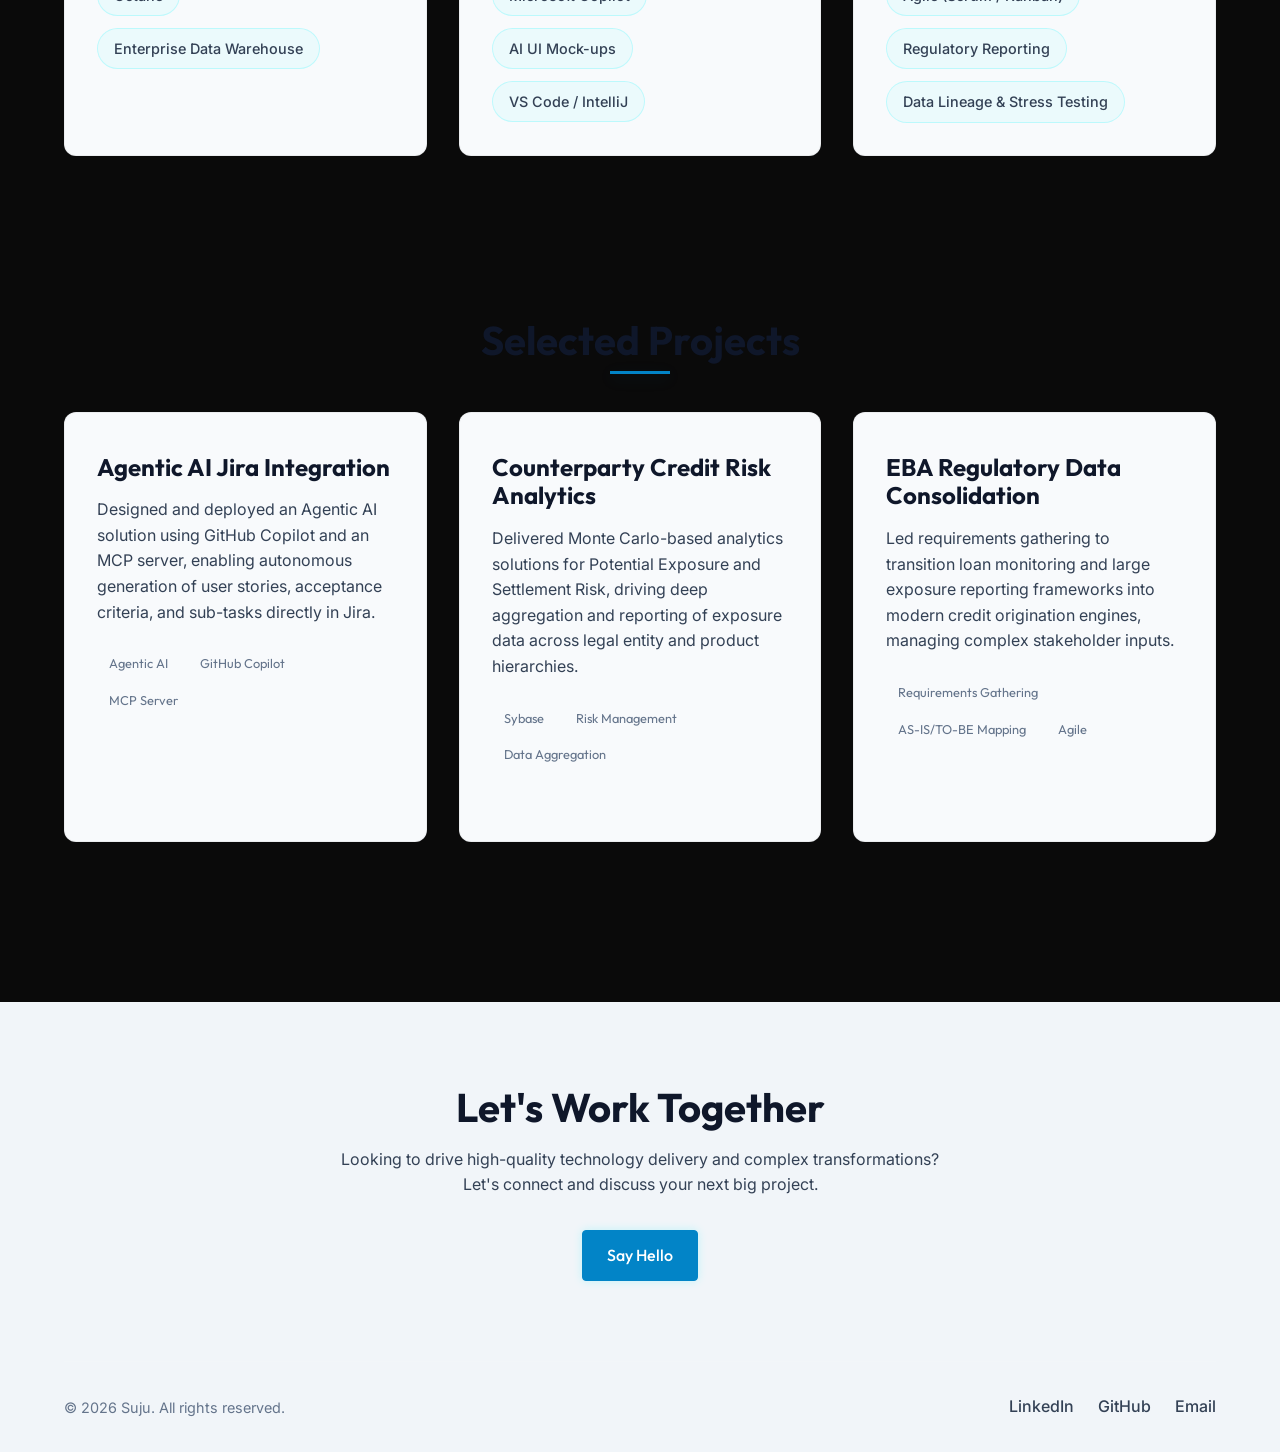
==== commit 76d965f7: "Add files via upload" ====
--- a/index.html
+++ b/index.html
@@ -54,14 +54,14 @@
             <div class="container hero-content">
                 <p class="hero-greeting">Hello, I'm</p>
                 <h1 class="hero-name text-accent">Suju</h1>
-                <h2 class="hero-role">Business Analysis & Delivery Leader</h2>
+                <h2 class="hero-role">Counterparty Credit Risk Tech Sr Business Analyst / Product Owner</h2>
                 <p class="hero-proposition">
-                    Driving high-quality technology delivery and complex regulatory transformations across Risk, Credit,
-                    Quant, and Technology teams.
+                    Driving data-driven product delivery across Counterparty Credit Risk, Commercial Lending, Market Risk, and Trading platforms.
                 </p>
                 <div class="hero-actions">
                     <a href="#projects" class="btn btn-primary">View My Work</a>
                     <a href="#experience" class="btn btn-outline">My Experience</a>
+                    <a href="Suju_Nair.doc" class="btn btn-outline" download>Download CV</a>
                 </div>
             </div>
 
@@ -79,18 +79,13 @@
                     <div class="timeline-item">
                         <div class="timeline-dot"></div>
                         <div class="timeline-content card">
-                            <h3 class="timeline-title">Business Analysis & Delivery Leadership</h3>
-                            <ul class="timeline-list">
-                                <li>Lead requirements workshops and stakeholder sessions across Risk, Credit, Quant, and
-                                    Technology teams.</li>
-                                <li>Produce high-quality Business & Functional documentation (BRD, FSD, RTM), ensuring
-                                    traceability.</li>
-                                <li>Estimate project costs, effort, and delivery timelines for effective planning and
-                                    governance.</li>
-                                <li>Manage senior stakeholders across multiple concurrent regulatory, audit, and risk
-                                    initiatives.</li>
-                                <li>Mentor interns and junior Business Analysts, supporting BA hiring within the Dublin
-                                    office.</li>
+                            <h3 class="timeline-title">VP – Analyst II, Counterparty Credit Risk Tech</h3>
+                            <p class="timeline-subtitle">Bank of America (Jul 2022 - Present)</p>
+                            <ul class="timeline-list">
+                                <li>End-to-end requirements ownership across CCR applications covering Potential Exposure and Settlement Risk.</li>
+                                <li>Collaborate closely with Risk, Quant, and Credit teams to ensure accurate, regulator-ready platforms for the ECB/FCA.</li>
+                                <li>Use AI-assisted tooling (GitHub Copilot, GPT-5.2) to rapidly mock UI and streamline User Story writing.</li>
+                                <li>Leadership of cross-functional teams to deliver strategic regulatory initiatives.</li>
                             </ul>
                         </div>
                     </div>
@@ -99,16 +94,12 @@
                     <div class="timeline-item">
                         <div class="timeline-dot"></div>
                         <div class="timeline-content card">
-                            <h3 class="timeline-title">Risk, Regulatory & Data Expertise</h3>
-                            <ul class="timeline-list">
-                                <li>Deep domain expertise in Counterparty Credit Risk IT requirements and exposure
-                                    analytics.</li>
-                                <li>Support examinations by ECB, FCA, and FRB regarding systems, data, and controls.
-                                </li>
-                                <li>Contribute to data lineage, governance, and controls within the Counterparty Credit
-                                    Risk domain.</li>
-                                <li>Deliver regulatory and stress-testing enhancements with Risk Managers and Credit
-                                    Officers.</li>
+                            <h3 class="timeline-title">Business Analyst, Loan Origination & Monitoring</h3>
+                            <p class="timeline-subtitle">NTT DATA Services / Allied Irish Bank (Oct 2021 - Jun 2022)</p>
+                            <ul class="timeline-list">
+                                <li>Gathered requirements and developed user epics/stories for EBA regulation on loan monitoring and large exposures.</li>
+                                <li>Created AS-IS/TO-BE process maps for various credit origination engines across the bank.</li>
+                                <li>Supported UAT testing and refinement of the backlog with Product Owners.</li>
                             </ul>
                         </div>
                     </div>
@@ -117,14 +108,26 @@
                     <div class="timeline-item">
                         <div class="timeline-dot"></div>
                         <div class="timeline-content card">
-                            <h3 class="timeline-title">Agile & Product Delivery</h3>
-                            <ul class="timeline-list">
-                                <li>Extensive experience in Agile (Scrum, Kanban), story definition, backlog refinement,
-                                    and sprint delivery.</li>
-                                <li>Coordinate testing activities across SIT, UAT, and Business Acceptance Testing
-                                    (BAT).</li>
-                                <li>Drive cross-functional collaboration across Global Banking and Credit Risk
-                                    Management platforms.</li>
+                            <h3 class="timeline-title">Business Analyst, Counterparty Credit & Market Risk</h3>
+                            <p class="timeline-subtitle">Bank of America (Oct 2019 - Oct 2021)</p>
+                            <ul class="timeline-list">
+                                <li>Managed application stability tracking (Data Quality, Feed Timeliness, Application Performance).</li>
+                                <li>Acted as Business Analyst for the exposure explains data analysis team and Feed Monitoring tool.</li>
+                                <li>Constructed user stories, backed data feed lineage analysis, and coordinated UAT for business changes.</li>
+                            </ul>
+                        </div>
+                    </div>
+
+                    <!-- Timeline Item 4 -->
+                    <div class="timeline-item">
+                        <div class="timeline-dot"></div>
+                        <div class="timeline-content card">
+                            <h3 class="timeline-title">Lead Business Analyst & T24 Consultant</h3>
+                            <p class="timeline-subtitle">Cognizant / Bank of Ireland (Feb 2019 - Sep 2019)</p>
+                            <ul class="timeline-list">
+                                <li>Conducted source system data mapping and documented Data Quality rules for T24 Core Banking Customer Migration.</li>
+                                <li>Provided advanced data analysis using Teradata SQL for transformation stages.</li>
+                                <li>Drove data migration strategy with inputs from multiple stakeholders across Digital ID and product holdings.</li>
                             </ul>
                         </div>
                     </div>
@@ -143,14 +146,12 @@
                         <h3 class="skill-category-title">Technology & Data</h3>
                         <div class="skill-tags">
                             <span class="skill-tag">SQL (Advanced)</span>
+                            <span class="skill-tag">Sybase & Oracle</span>
+                            <span class="skill-tag">Teradata</span>
                             <span class="skill-tag">Python</span>
-                            <span class="skill-tag">Sybase</span>
-                            <span class="skill-tag">Teradata</span>
-                            <span class="skill-tag">Oracle</span>
-                            <span class="skill-tag">SQL Server</span>
-                            <span class="skill-tag">Jira</span>
-                            <span class="skill-tag">Confluence</span>
+                            <span class="skill-tag">Jira / Confluence</span>
                             <span class="skill-tag">Octane</span>
+                            <span class="skill-tag">Enterprise Data Warehouse</span>
                         </div>
                     </div>
 
@@ -160,10 +161,10 @@
                         <div class="skill-tags">
                             <span class="skill-tag">GPT-5.2 (Codex, Agent)</span>
                             <span class="skill-tag">GitHub Copilot</span>
+                            <span class="skill-tag">MCP Server Integrations</span>
                             <span class="skill-tag">Microsoft Copilot</span>
-                            <span class="skill-tag">VS Code</span>
-                            <span class="skill-tag">IntelliJ IDEA</span>
                             <span class="skill-tag">AI UI Mock-ups</span>
+                            <span class="skill-tag">VS Code / IntelliJ</span>
                         </div>
                     </div>
 
@@ -171,14 +172,12 @@
                     <div class="skill-category card">
                         <h3 class="skill-category-title">Core Competencies</h3>
                         <div class="skill-tags">
+                            <span class="skill-tag">Counterparty Credit Risk</span>
                             <span class="skill-tag">Requirements Workshops</span>
-                            <span class="skill-tag">BRD / FSD / RTM</span>
-                            <span class="skill-tag">Stakeholder Management</span>
-                            <span class="skill-tag">Cost Estimation</span>
+                            <span class="skill-tag">BRD / FSD</span>
                             <span class="skill-tag">Agile (Scrum / Kanban)</span>
-                            <span class="skill-tag">Risk & Regulatory Reporting</span>
-                            <span class="skill-tag">Data Lineage</span>
-                            <span class="skill-tag">Test Coordination (SIT, UAT)</span>
+                            <span class="skill-tag">Regulatory Reporting</span>
+                            <span class="skill-tag">Data Lineage & Stress Testing</span>
                         </div>
                     </div>
                 </div>
@@ -194,53 +193,42 @@
                     <!-- Project 1 -->
                     <div class="project-card card">
                         <div class="project-content">
-                            <h3 class="project-title">Regulatory Reporting Transformation</h3>
-                            <p class="project-desc">Led requirements gathering and stakeholder management for an
-                                ECB-driven regulatory reporting overhaul, ensuring full traceability via comprehensive
-                                BRDs and FSDs.</p>
+                            <h3 class="project-title">Agentic AI Jira Integration</h3>
+                            <p class="project-desc">Designed and deployed an Agentic AI solution using GitHub Copilot and an MCP server, enabling autonomous generation of user stories, acceptance criteria, and sub-tasks directly in Jira.</p>
                             <div class="project-tech">
-                                <span>Requirements Management</span>
-                                <span>Regulatory Expertise</span>
-                                <span>SQL</span>
+                                <span>Agentic AI</span>
+                                <span>GitHub Copilot</span>
+                                <span>MCP Server</span>
                             </div>
-                            <div class="project-links">
-                                <a href="#" class="project-link">View Details <span>→</span></a>
-                            </div>
+
                         </div>
                     </div>
 
                     <!-- Project 2 -->
                     <div class="project-card card">
                         <div class="project-content">
-                            <h3 class="project-title">Credit Risk Analytics Engine</h3>
-                            <p class="project-desc">Agile product delivery for a Counterparty Credit Risk system
-                                enhancement. Coordinated cross-functional teams and SIT/UAT testing across multiple
-                                platforms.</p>
+                            <h3 class="project-title">Counterparty Credit Risk Analytics</h3>
+                            <p class="project-desc">Delivered Monte Carlo-based analytics solutions for Potential Exposure and Settlement Risk, driving deep aggregation and reporting of exposure data across legal entity and product hierarchies.</p>
                             <div class="project-tech">
-                                <span>Agile/Scrum</span>
-                                <span>Test Coordination</span>
-                                <span>Jira/Confluence</span>
+                                <span>Sybase</span>
+                                <span>Risk Management</span>
+                                <span>Data Aggregation</span>
                             </div>
-                            <div class="project-links">
-                                <a href="#" class="project-link">View Details <span>→</span></a>
-                            </div>
+
                         </div>
                     </div>
 
                     <!-- Project 3 -->
                     <div class="project-card card">
                         <div class="project-content">
-                            <h3 class="project-title">AI-Augmented Delivery Process</h3>
-                            <p class="project-desc">Implemented a team-wide initiative leveraging GitHub Copilot and
-                                GPT-5.2 to accelerate UI mocking, solution design, and documentation generation.</p>
+                            <h3 class="project-title">EBA Regulatory Data Consolidation</h3>
+                            <p class="project-desc">Led requirements gathering to transition loan monitoring and large exposure reporting frameworks into modern credit origination engines, managing complex stakeholder inputs.</p>
                             <div class="project-tech">
-                                <span>GPT-5.2</span>
-                                <span>Microsoft Copilot</span>
-                                <span>Process Optimization</span>
+                                <span>Requirements Gathering</span>
+                                <span>AS-IS/TO-BE Mapping</span>
+                                <span>Agile</span>
                             </div>
-                            <div class="project-links">
-                                <a href="#" class="project-link">View Details <span>→</span></a>
-                            </div>
+
                         </div>
                     </div>
                 </div>
@@ -260,7 +248,7 @@
                 <div class="footer-bottom">
                     <p class="copyright">&copy; 2026 Suju. All rights reserved.</p>
                     <div class="social-links">
-                        <a href="https://linkedin.com" target="_blank" rel="noopener noreferrer"
+                        <a href="https://www.linkedin.com/in/suju-n-2b412b17" target="_blank" rel="noopener noreferrer"
                             aria-label="LinkedIn">LinkedIn</a>
                         <a href="https://github.com" target="_blank" rel="noopener noreferrer"
                             aria-label="GitHub">GitHub</a>
--- a/style.css
+++ b/style.css
@@ -61,10 +61,12 @@
 html {
     scroll-behavior: smooth;
     font-size: 16px;
+    background-color: var(--bg-primary);
 }
 
 body {
-    background-color: var(--bg-primary);
+    background-color: transparent;
+    isolation: isolate;
     color: var(--text-primary);
     font-family: var(--font-body);
     line-height: 1.6;
@@ -83,6 +85,7 @@
     left: 0;
     width: 100vw;
     height: 100vh;
+    height: 100dvh;
     z-index: -1;
     overflow: hidden;
     background-color: var(--bg-primary);
@@ -104,6 +107,11 @@
     transform: perspective(500px) rotateX(60deg) translateY(-100px) translateZ(-200px);
     animation: gridMove 20s linear infinite;
     opacity: 0.6;
+    transform-style: preserve-3d;
+    -webkit-transform-style: preserve-3d;
+    backface-visibility: hidden;
+    -webkit-backface-visibility: hidden;
+    will-change: transform;
 }
 
 .light-theme .bg-grid {
@@ -132,6 +140,7 @@
     opacity: 0.12;
     /* Low contrast so text remains highly readable */
     animation: floatGlow 15s ease-in-out infinite alternate;
+    will-change: transform;
 }
 
 .glow-1 {
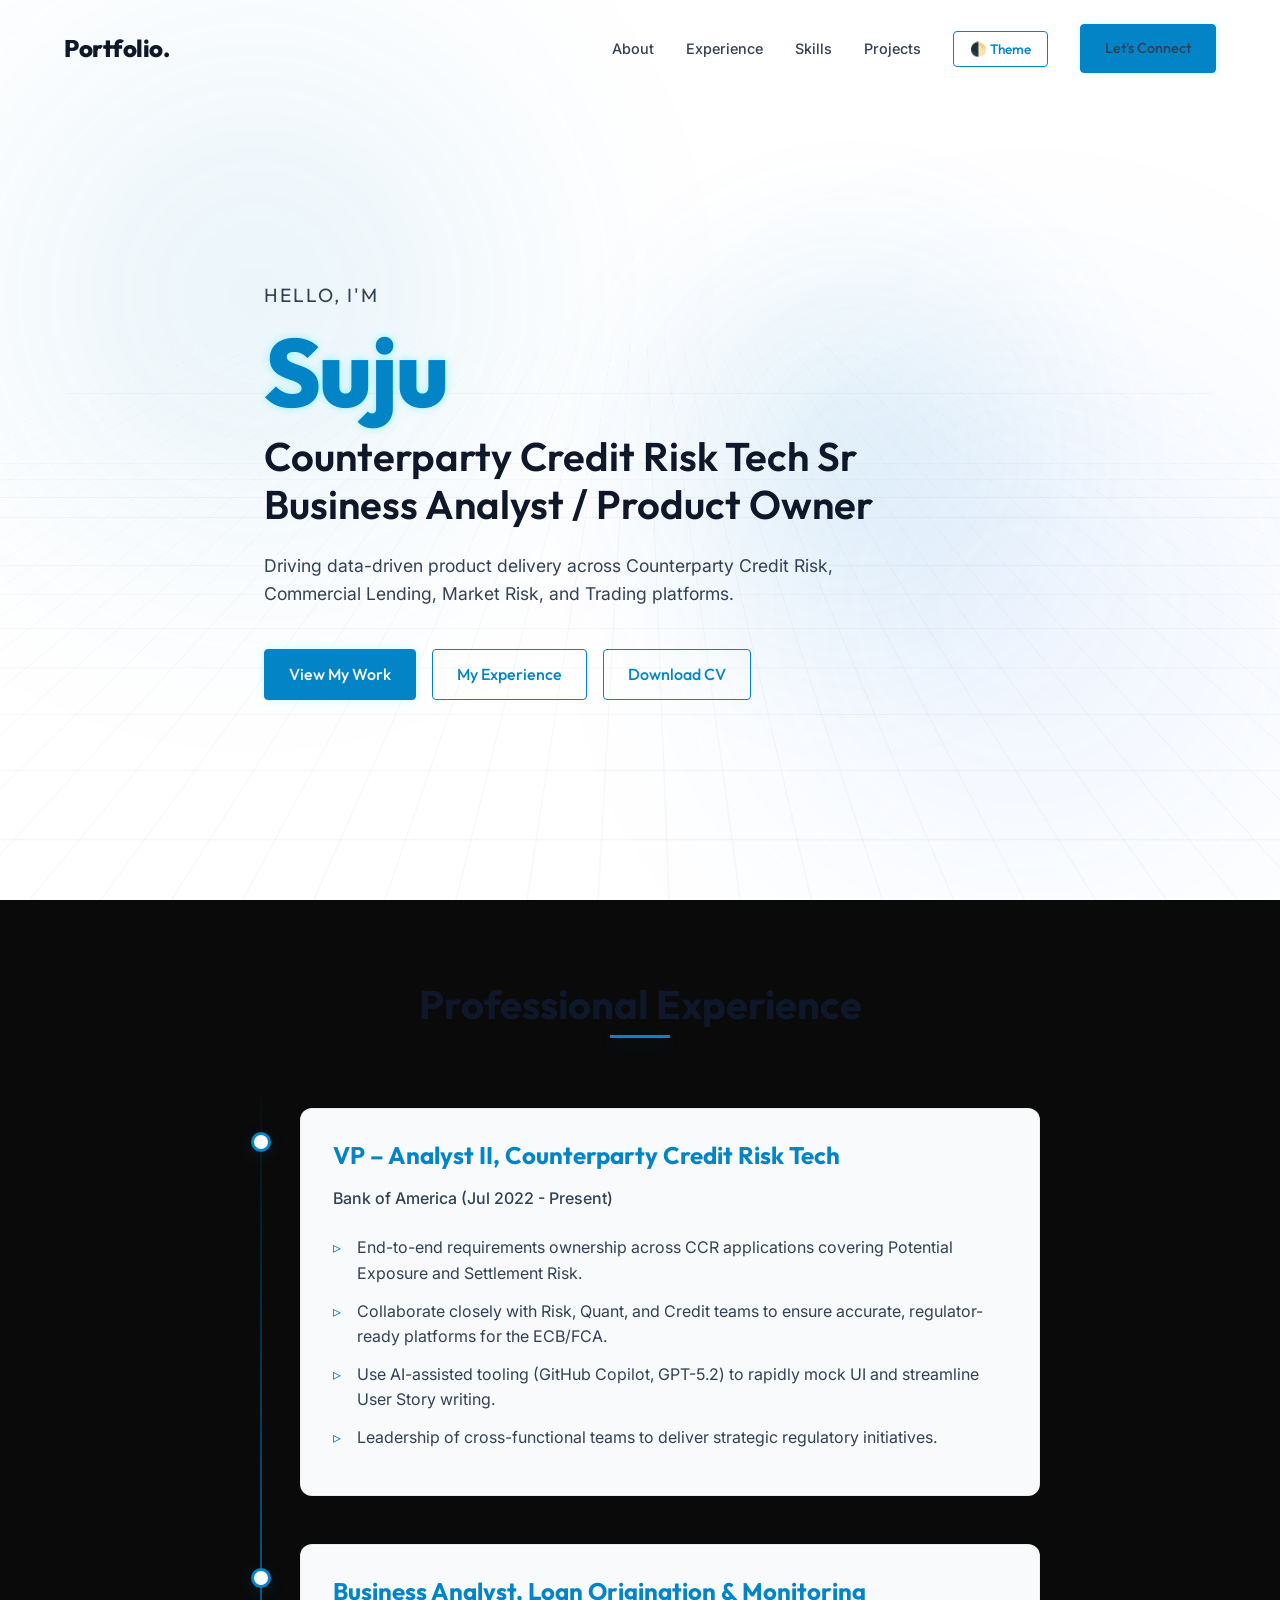
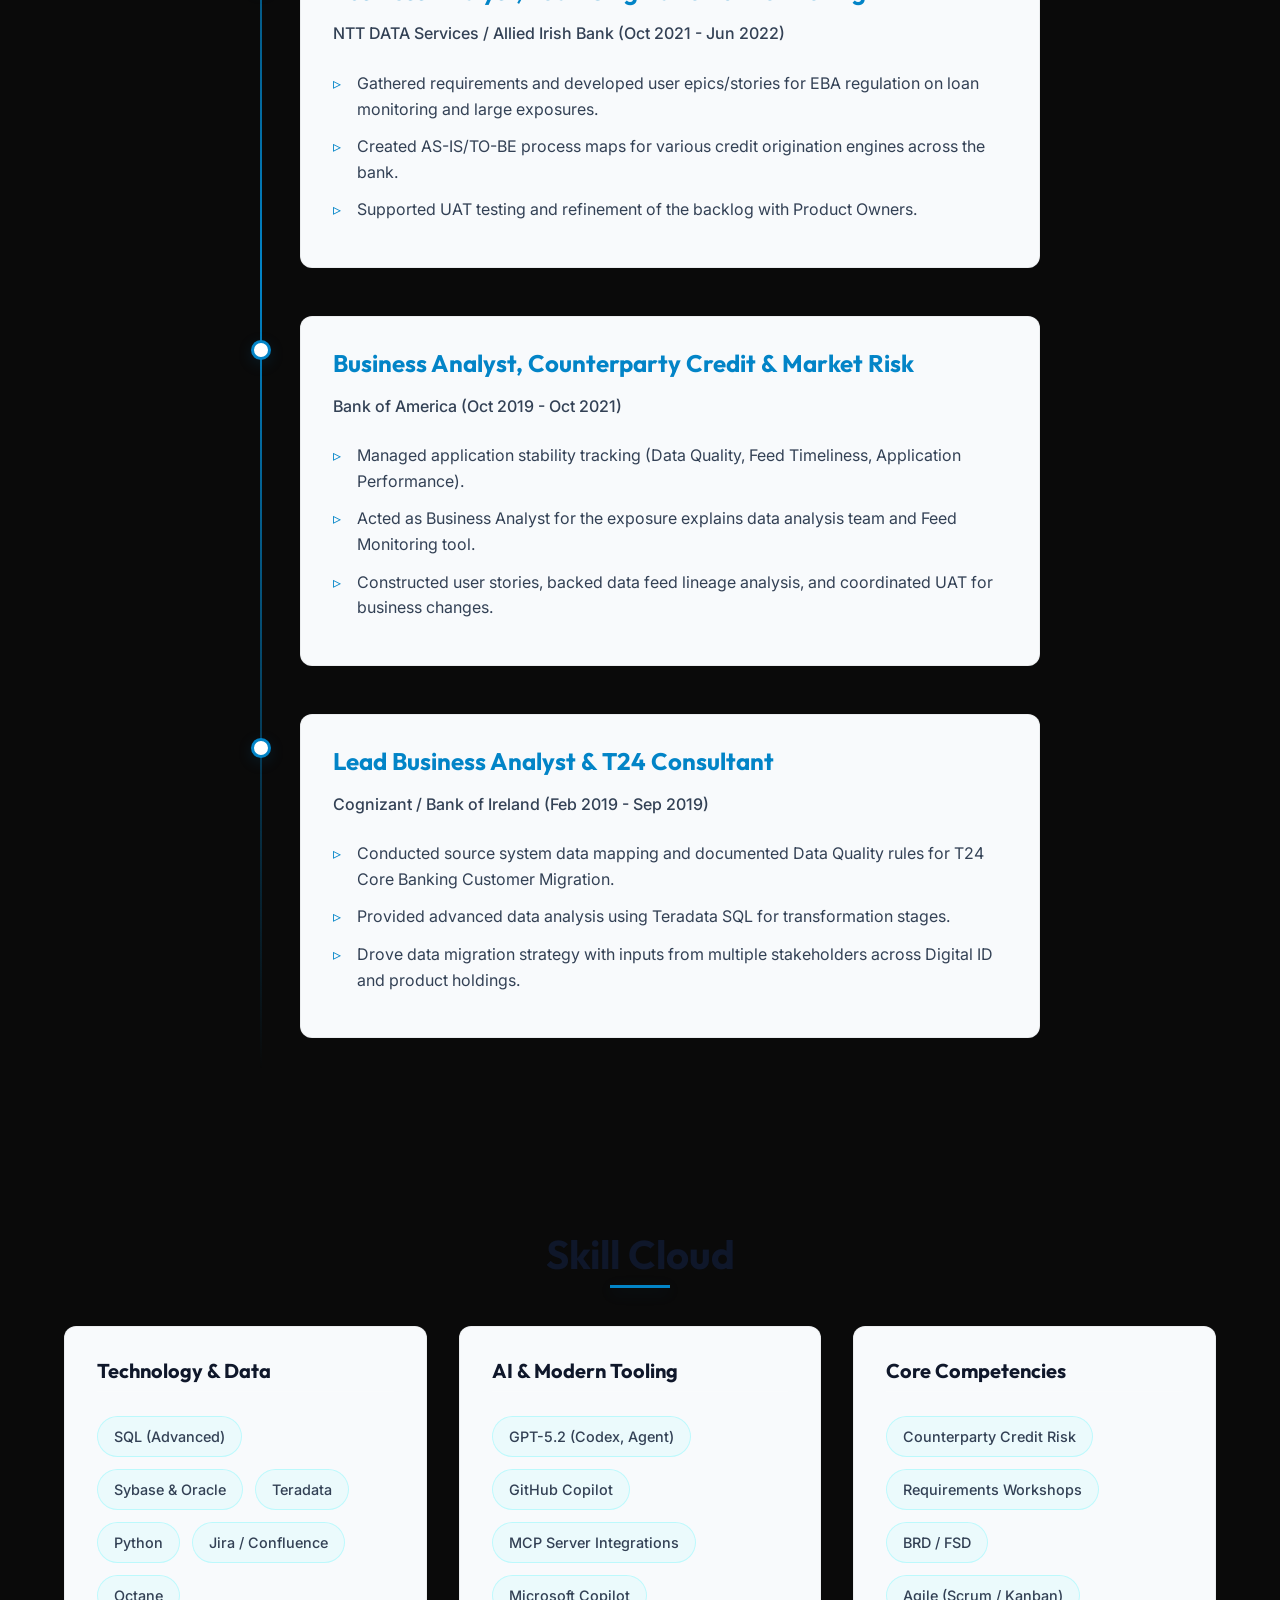
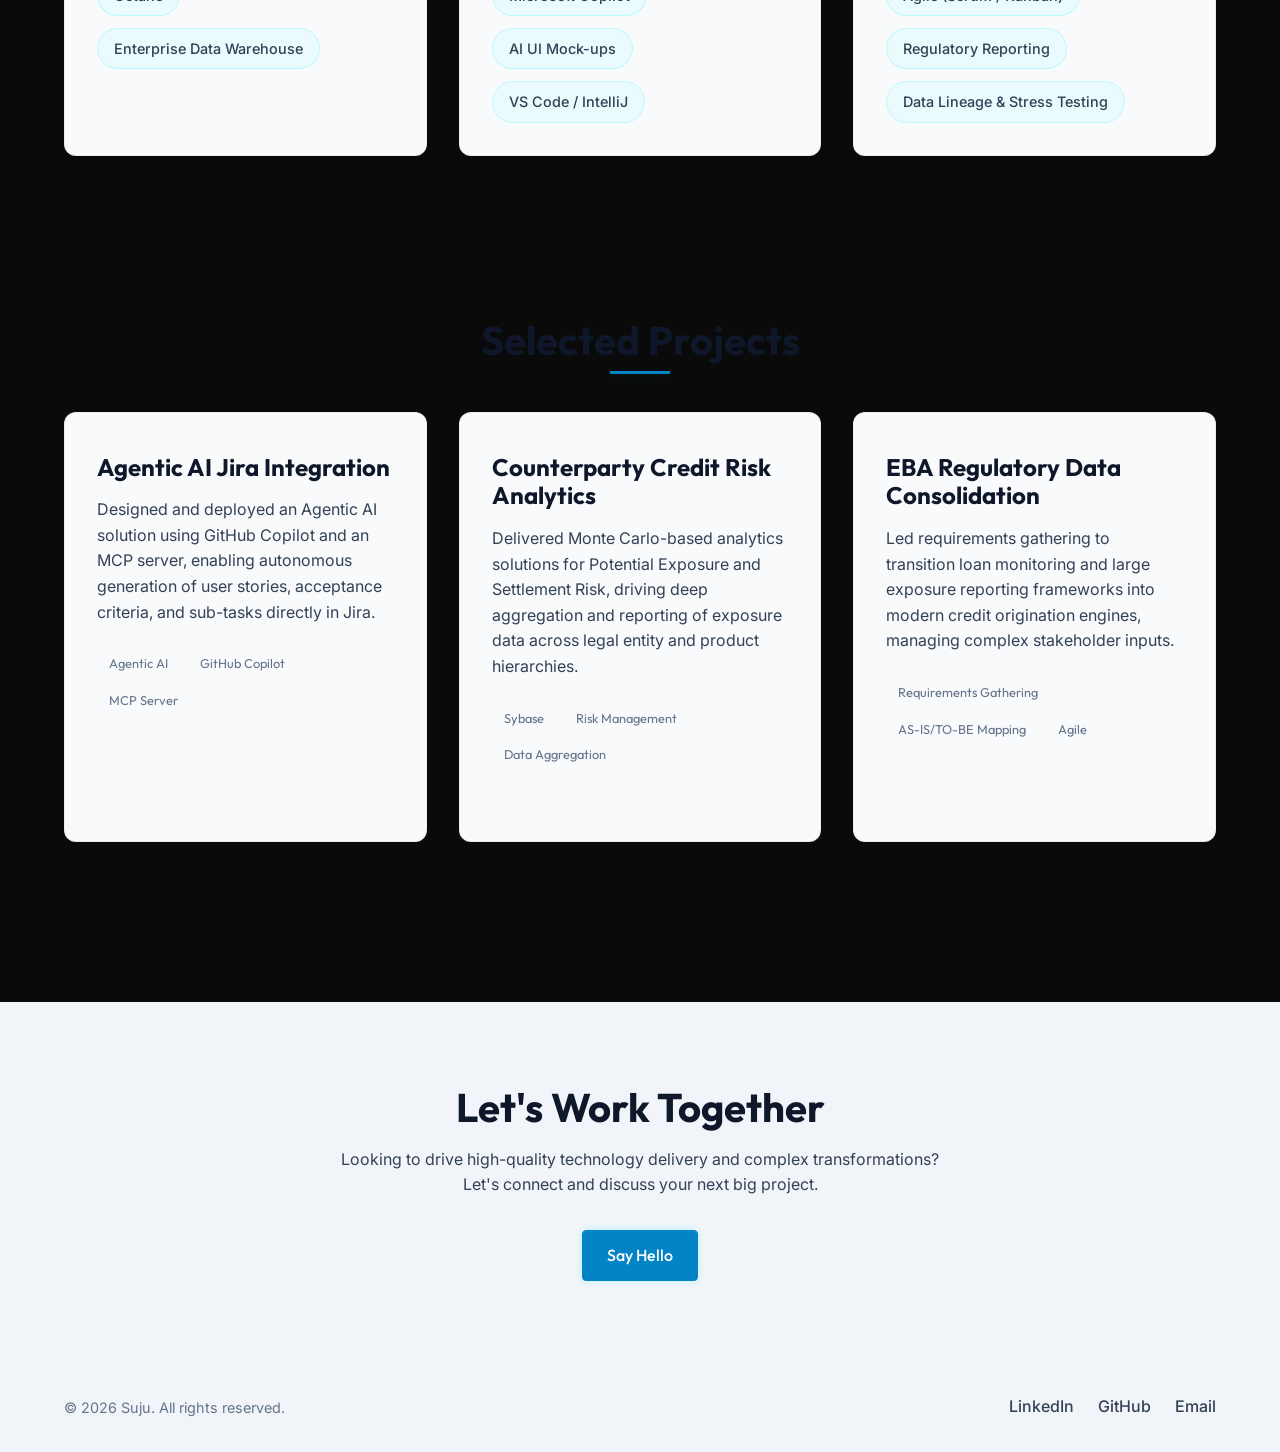
==== commit 19d53f86: "Add files via upload" ====
--- a/index.html
+++ b/index.html
@@ -61,7 +61,7 @@
                 <div class="hero-actions">
                     <a href="#projects" class="btn btn-primary">View My Work</a>
                     <a href="#experience" class="btn btn-outline">My Experience</a>
-                    <a href="Suju_Nair.doc" class="btn btn-outline" download>Download CV</a>
+                    <a href="Suju_Nair.pdf" class="btn btn-outline" target="_blank" rel="noopener noreferrer" download>Download CV</a>
                 </div>
             </div>
 
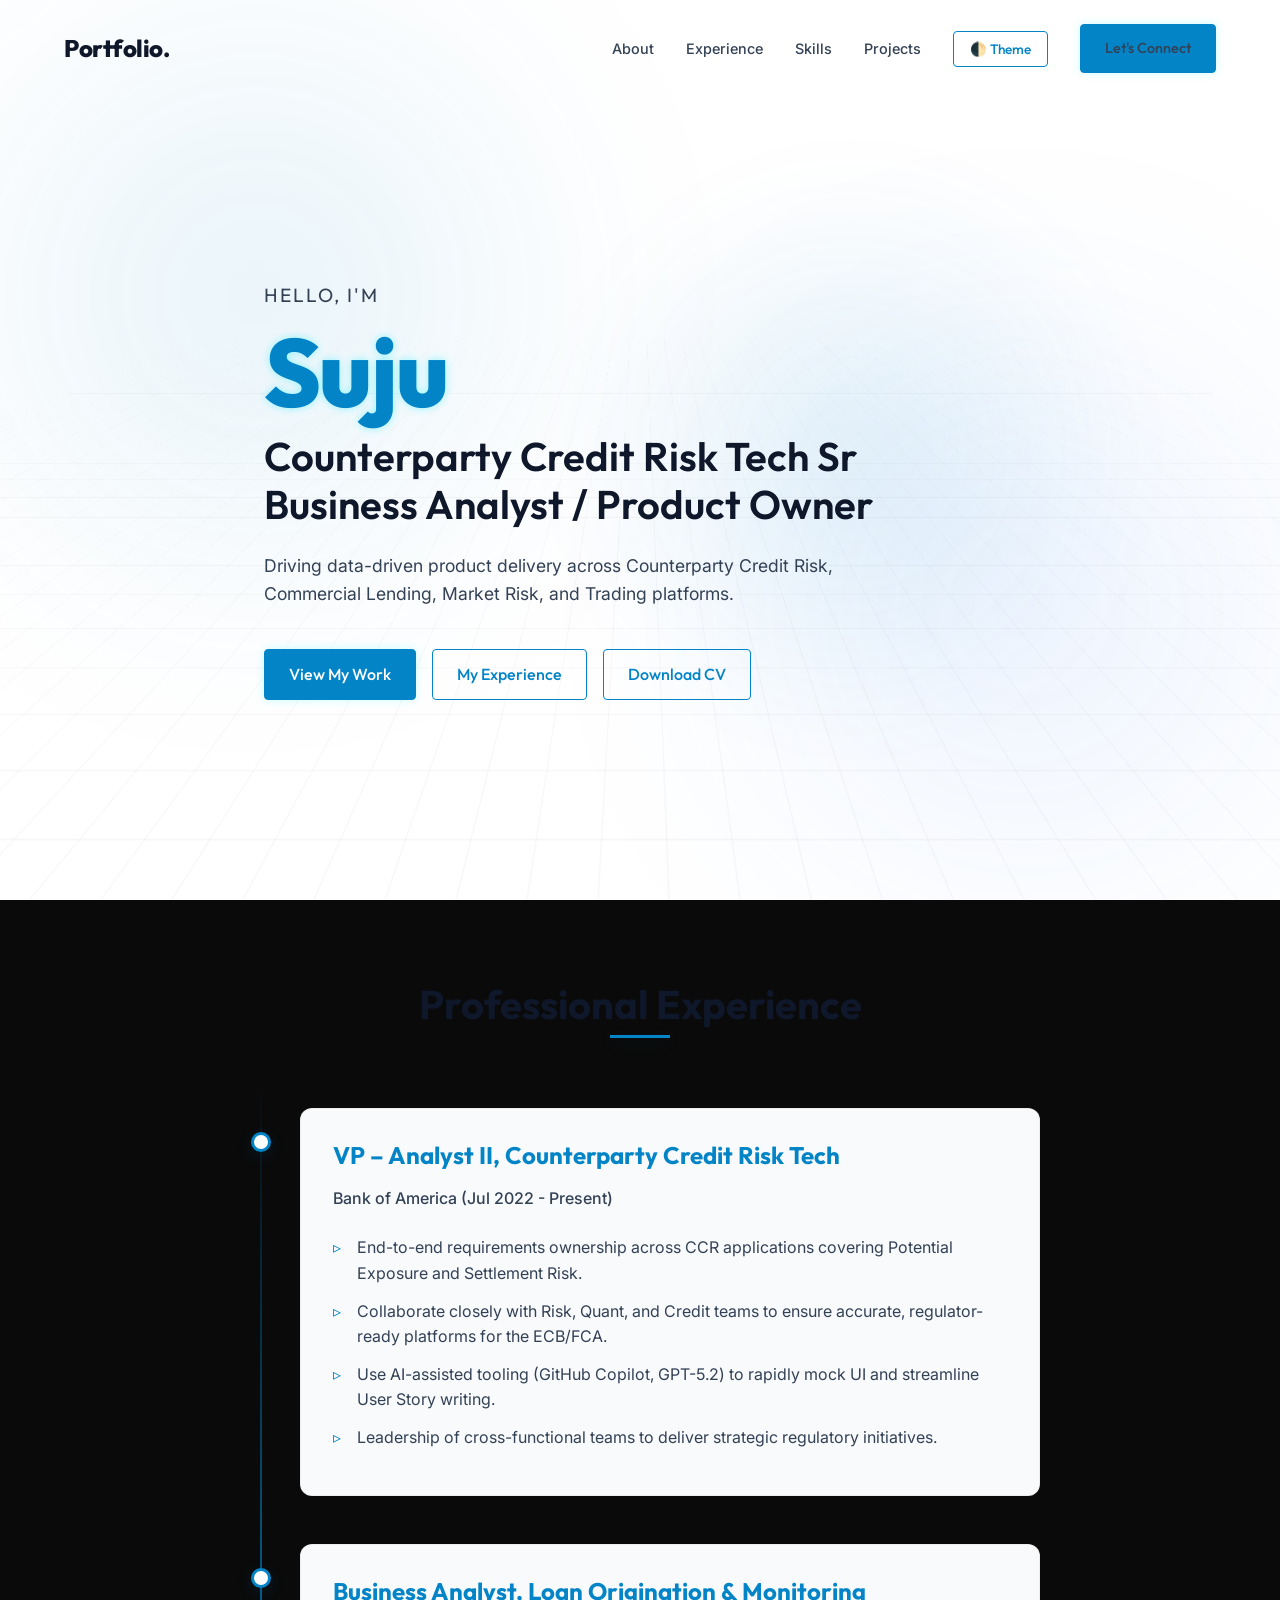
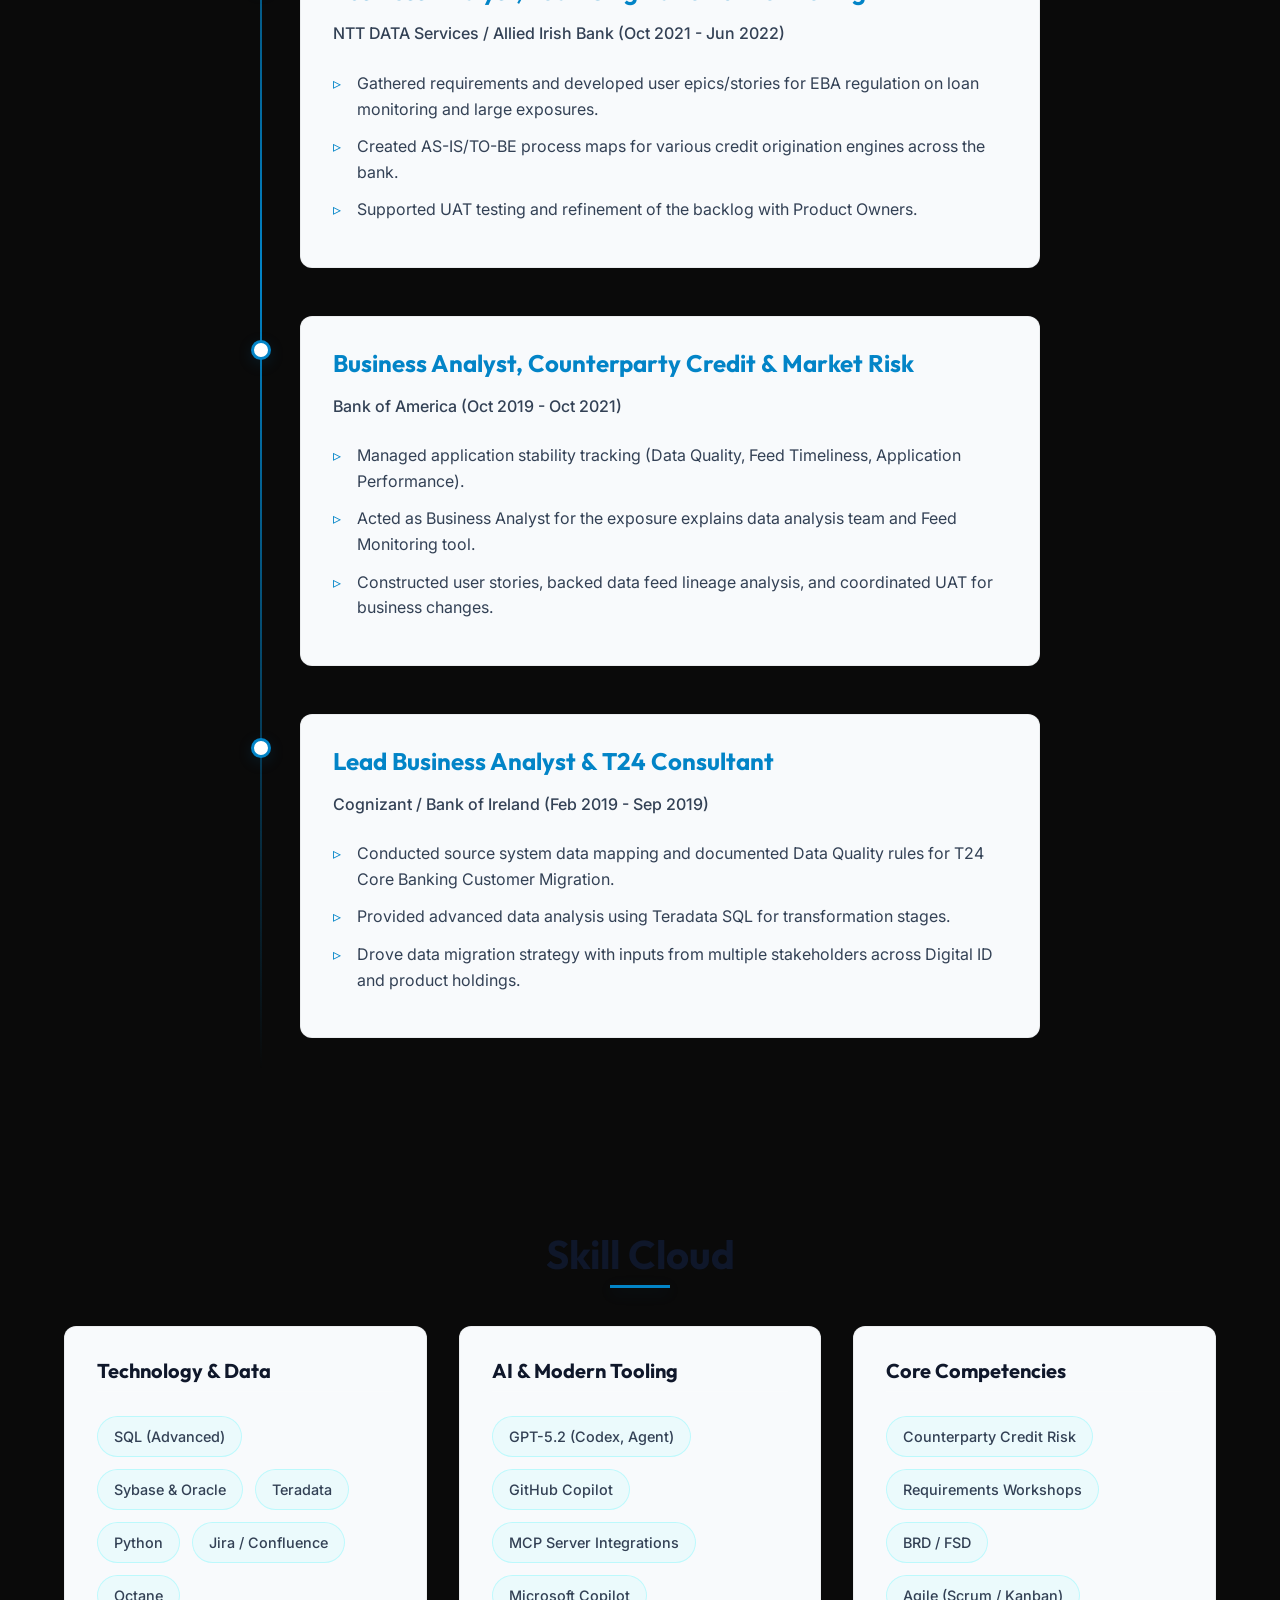
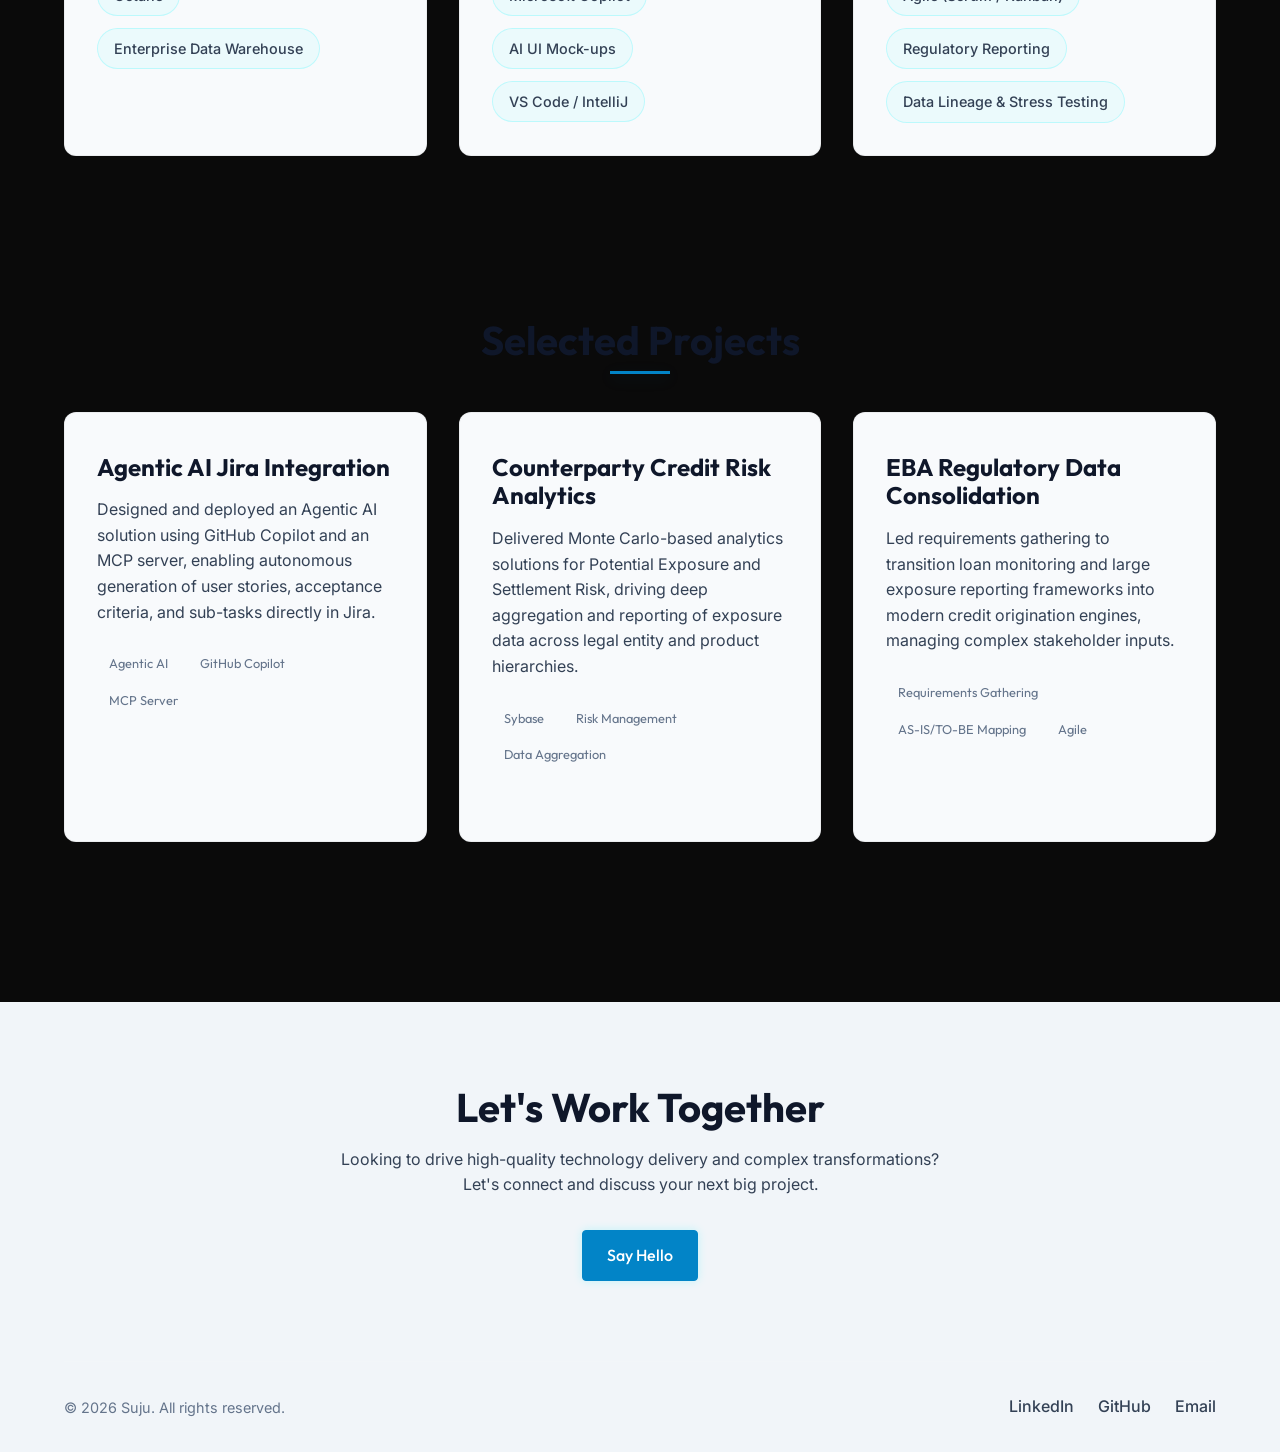
==== commit fcee7c19: "Add files via upload" ====
--- a/index.html
+++ b/index.html
@@ -61,7 +61,7 @@
                 <div class="hero-actions">
                     <a href="#projects" class="btn btn-primary">View My Work</a>
                     <a href="#experience" class="btn btn-outline">My Experience</a>
-                    <a href="Suju_Nair.pdf" class="btn btn-outline" target="_blank" rel="noopener noreferrer" download>Download CV</a>
+                    <a href="resume.html" class="btn btn-outline" target="_blank" rel="noopener noreferrer">Download CV</a>
                 </div>
             </div>
 
